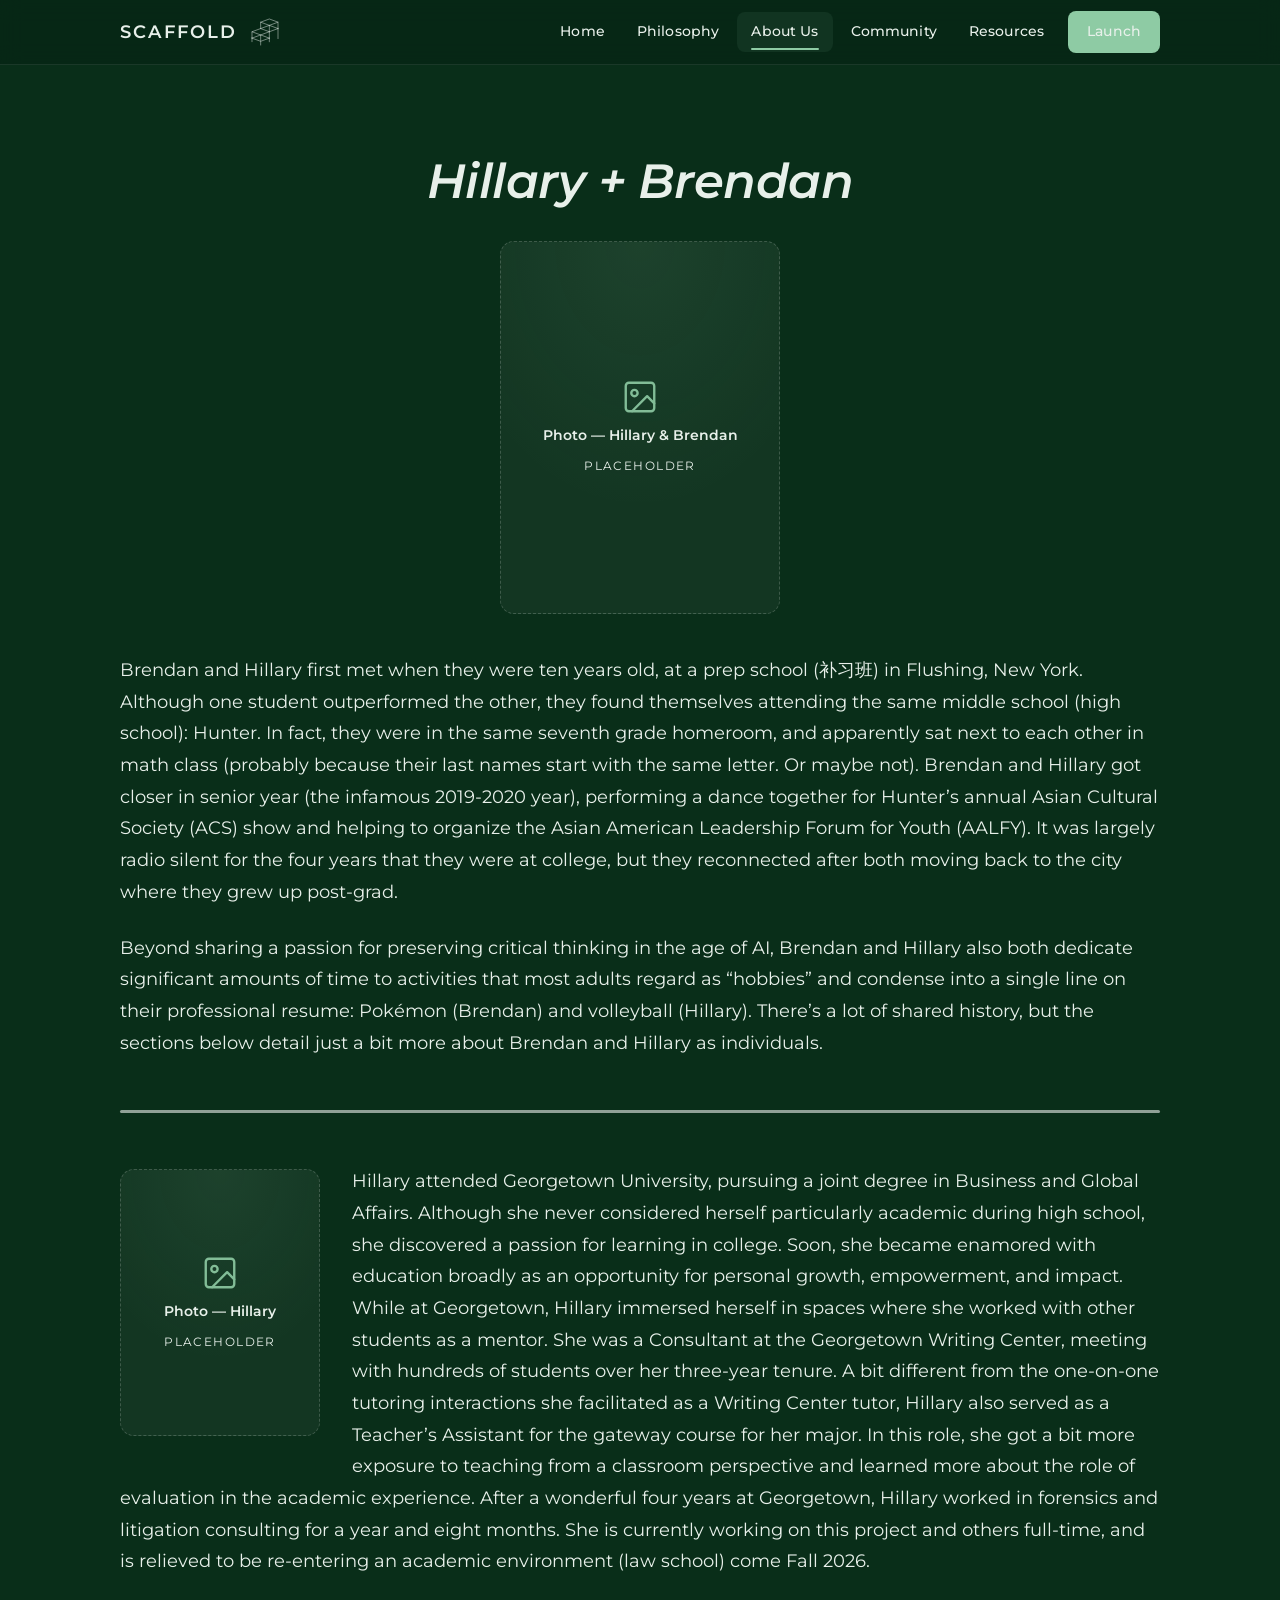
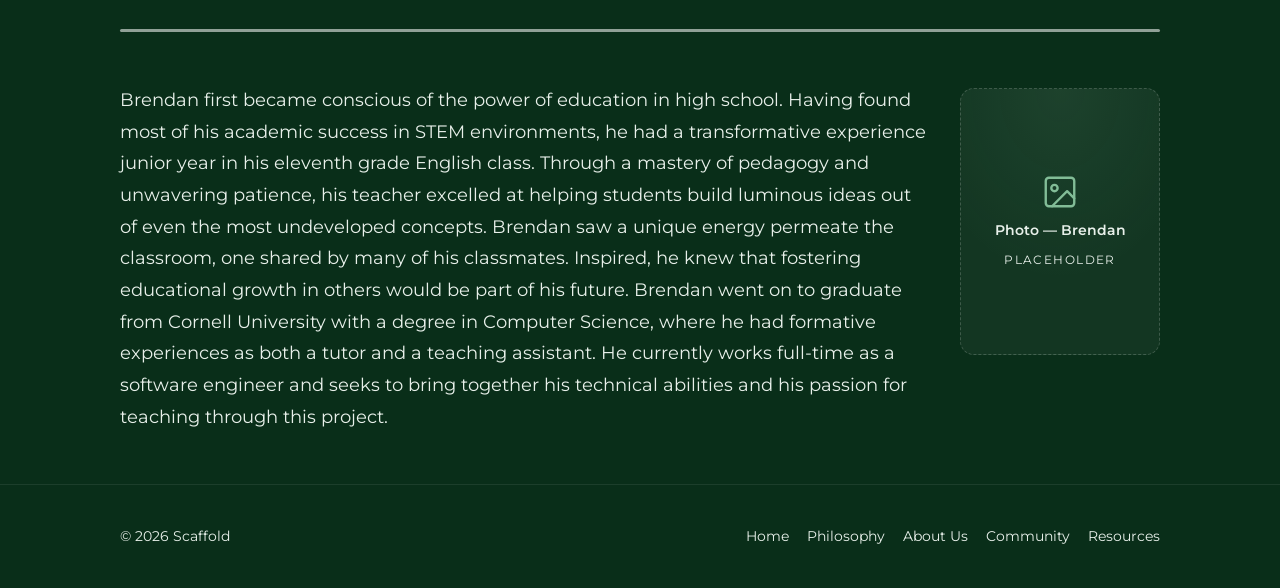
==== about-us.html @ 4111eec8 "Add header Launch CTA on non-home pages Non-home pages have no launch entry point (only the homepage" ====
<!doctype html>
<html lang="en">
<head>
    <meta charset="utf-8" />
    <meta name="viewport" content="width=device-width, initial-scale=1" />
    <title>About Us — Scaffold</title>
    <meta name="description" content="Scaffold is a passion project by Brendan and Hillary — a digital space built to support critical thinking." />
    <link rel="icon" type="image/svg+xml" href="assets/scaffold.svg" />
    <link rel="preconnect" href="https://fonts.googleapis.com" />
    <link rel="preconnect" href="https://fonts.gstatic.com" crossorigin />
    <link href="https://fonts.googleapis.com/css2?family=Montserrat:wght@400;500;600;700&display=swap" rel="stylesheet" />
    <link rel="stylesheet" href="css/styles.css" />
</head>
<body>
    <header class="site-header">
        <div class="container">
            <a class="brand" href="index.html" aria-label="Scaffold home">
                <span class="wordmark">SCAFFOLD</span>
                <img class="brand-mark" src="assets/scaffold-mark.svg" width="34" height="34" alt="" />
            </a>
            <button class="nav-toggle" aria-label="Toggle menu" aria-expanded="false" aria-controls="nav">
                <svg viewBox="0 0 24 24" fill="none" stroke="currentColor" stroke-width="2" stroke-linecap="round"><path d="M3 6h18M3 12h18M3 18h18"/></svg>
            </button>
            <nav class="nav" id="nav">
                <a href="index.html">Home</a>
                <a href="philosophy.html">Philosophy</a>
                <a href="about-us.html" aria-current="page">About Us</a>
                <a href="community.html">Community</a>
                <a href="resources.html">Resources</a>
                <a class="nav-launch btn btn-primary" href="https://scaffold-frontend.onrender.com">Launch</a>
            </nav>
        </div>
    </header>

    <main>
        <!-- ── Intro: Hillary + Brendan ───────────────────────────────────────
             Photo placeholders throughout — swap each .about-photo for an <img>
             when the real photos are ready.

             NOTE ON SIZING: the floated bio photos (.photo-left / .photo-right)
             are kept small on purpose so the paragraph is TALLER than the photo
             and the text wraps around + below it (as in the mockups). If a real
             photo ends up taller than its bio text, it will dictate the section
             height and leave an empty gap between the text and the divider — the
             same issue we hit with the oversized placeholders. If that happens,
             shrink the photo (reduce the .photo-left/.photo-right width) until
             the text is the taller element again. Brendan's real photo is a
             LANDSCAPE ID photo: give that div the `landscape` class instead of
             `portrait` (e.g. class="about-photo landscape photo-right"). -->
        <section class="section-sm about-intro" style="padding-top:clamp(48px,8vw,88px);">
            <div class="container">
                <h1 class="about-title">Hillary + Brendan</h1>

                <div class="about-photo portrait about-photo-centered" role="img" aria-label="Photo of Hillary and Brendan on a video call">
                    <svg class="ph-icon" viewBox="0 0 24 24" fill="none" stroke="currentColor" stroke-width="1.5" stroke-linecap="round" stroke-linejoin="round"><rect x="3" y="3" width="18" height="18" rx="2"/><circle cx="8.5" cy="9.5" r="2"/><path d="m21 16-4.5-4.5L7 21"/></svg>
                    <span class="ph-label">Photo — Hillary &amp; Brendan</span>
                    <span class="ph-note">Placeholder</span>
                </div>

                <div class="about-copy">
                    <p>Brendan and Hillary first met when they were ten years old, at a prep school (补习班) in Flushing, New York. Although one student outperformed the other, they found themselves attending the same middle school (high school): Hunter. In fact, they were in the same seventh grade homeroom, and apparently sat next to each other in math class (probably because their last names start with the same letter. Or maybe not). Brendan and Hillary got closer in senior year (the infamous 2019-2020 year), performing a dance together for Hunter’s annual Asian Cultural Society (ACS) show and helping to organize the Asian American Leadership Forum for Youth (AALFY). It was largely radio silent for the four years that they were at college, but they reconnected after both moving back to the city where they grew up post-grad.</p>
                    <p>Beyond sharing a passion for preserving critical thinking in the age of AI, Brendan and Hillary also both dedicate significant amounts of time to activities that most adults regard as “hobbies” and condense into a single line on their professional resume: Pokémon (Brendan) and volleyball (Hillary). There’s a lot of shared history, but the sections below detail just a bit more about Brendan and Hillary as individuals.</p>
                </div>
            </div>
        </section>

        <!-- ── Hillary ────────────────────────────────────────────────────── -->
        <section class="section about-bio">
            <div class="container">
                <hr class="section-divider" />
                <div class="bio">
                    <div class="about-photo portrait photo-left" role="img" aria-label="Photo of Hillary">
                        <svg class="ph-icon" viewBox="0 0 24 24" fill="none" stroke="currentColor" stroke-width="1.5" stroke-linecap="round" stroke-linejoin="round"><rect x="3" y="3" width="18" height="18" rx="2"/><circle cx="8.5" cy="9.5" r="2"/><path d="m21 16-4.5-4.5L7 21"/></svg>
                        <span class="ph-label">Photo — Hillary</span>
                        <span class="ph-note">Placeholder</span>
                    </div>
                    <p>Hillary attended Georgetown University, pursuing a joint degree in Business and Global Affairs. Although she never considered herself particularly academic during high school, she discovered a passion for learning in college. Soon, she became enamored with education broadly as an opportunity for personal growth, empowerment, and impact. While at Georgetown, Hillary immersed herself in spaces where she worked with other students as a mentor. She was a Consultant at the Georgetown Writing Center, meeting with hundreds of students over her three-year tenure. A bit different from the one-on-one tutoring interactions she facilitated as a Writing Center tutor, Hillary also served as a Teacher’s Assistant for the gateway course for her major. In this role, she got a bit more exposure to teaching from a classroom perspective and learned more about the role of evaluation in the academic experience. After a wonderful four years at Georgetown, Hillary worked in forensics and litigation consulting for a year and eight months. She is currently working on this project and others full-time, and is relieved to be re-entering an academic environment (law school) come Fall 2026.</p>
                </div>
            </div>
        </section>

        <!-- ── Brendan ────────────────────────────────────────────────────── -->
        <section class="section about-bio">
            <div class="container">
                <hr class="section-divider" />
                <div class="bio">
                    <div class="about-photo portrait photo-right" role="img" aria-label="Photo of Brendan">
                        <svg class="ph-icon" viewBox="0 0 24 24" fill="none" stroke="currentColor" stroke-width="1.5" stroke-linecap="round" stroke-linejoin="round"><rect x="3" y="3" width="18" height="18" rx="2"/><circle cx="8.5" cy="9.5" r="2"/><path d="m21 16-4.5-4.5L7 21"/></svg>
                        <span class="ph-label">Photo — Brendan</span>
                        <span class="ph-note">Placeholder</span>
                    </div>
                    <p>Brendan first became conscious of the power of education in high school. Having found most of his academic success in STEM environments, he had a transformative experience junior year in his eleventh grade English class. Through a mastery of pedagogy and unwavering patience, his teacher excelled at helping students build luminous ideas out of even the most undeveloped concepts. Brendan saw a unique energy permeate the classroom, one shared by many of his classmates. Inspired, he knew that fostering educational growth in others would be part of his future. Brendan went on to graduate from Cornell University with a degree in Computer Science, where he had formative experiences as both a tutor and a teaching assistant. He currently works full-time as a software engineer and seeks to bring together his technical abilities and his passion for teaching through this project.</p>
                </div>
            </div>
        </section>
    </main>

    <footer class="site-footer">
        <div class="container">
            <span>© <span id="year">2026</span> Scaffold</span>
            <nav>
                <a href="index.html">Home</a>
                <a href="philosophy.html">Philosophy</a>
                <a href="about-us.html">About Us</a>
                <a href="community.html">Community</a>
                <a href="resources.html">Resources</a>
            </nav>
        </div>
    </footer>

    <script src="js/main.js"></script>
</body>
</html>
---- css/styles.css ----
/* ─────────────────────────────────────────────────────────────────────────
   Scaffold info site — shared styles
   Palette mirrored from the Scaffold app (frontend/src/App.tsx · GN).
   ───────────────────────────────────────────────────────────────────────── */

:root {
    --bg:            #092e19;
    --bg-elevated:   #0c3a20;
    --card:          #133622;
    --card-hi:       #17492c;
    --ink:           #e8f0ea;
    --ink-dim:       #e8f0ea;
    --ink-faint:     #e8f0ea;
    --border:        rgba(255, 255, 255, 0.08);
    --border-hi:     rgba(255, 255, 255, 0.18);
    --accent:        #8ecba4;
    --accent-dim:    rgba(142, 203, 164, 0.3);
    --accent-faint:  rgba(142, 203, 164, 0.08);

    --font: 'Montserrat', system-ui, -apple-system, 'Segoe UI', sans-serif;
    --maxw: 1120px;
    --header-h: 64px;
    --radius: 12px;
    --radius-md: 14px;          /* media / photo placeholders */
    --radius-lg: 20px;          /* feature cards */

    --divider: rgba(255, 255, 255, 0.55);
    --flow-gap: clamp(28px, 4.5vw, 52px);   /* vertical rhythm between stacked blocks */
}

*, *::before, *::after { box-sizing: border-box; }

html { scroll-behavior: smooth; }

body {
    margin: 0;
    background: var(--bg);
    color: var(--ink);
    font-family: var(--font);
    font-size: 16px;
    line-height: 1.65;
    -webkit-font-smoothing: antialiased;
    text-rendering: optimizeLegibility;
}

a { color: inherit; text-decoration: none; }

img, svg { max-width: 100%; }

h1, h2, h3 { line-height: 1.2; letter-spacing: -0.01em; margin: 0 0 0.5em; }
h1 { font-size: clamp(2rem, 5vw, 3.25rem); font-weight: 700; }
h2 { font-size: clamp(1.5rem, 3.2vw, 2.1rem); font-weight: 700; }
h3 { font-size: 1.15rem; font-weight: 600; }
p  { margin: 0 0 1rem; }

.container {
    width: 100%;
    max-width: var(--maxw);
    margin: 0 auto;
    padding: 0 clamp(20px, 5vw, 40px);
}

.accent { color: var(--accent); }
.muted  { color: var(--ink-dim); }

/* ── Header ──────────────────────────────────────────────────────────────── */
.site-header {
    position: sticky;
    top: 0;
    /* Above the demo cursor (z-index 100) so the sticky header covers it when
       a demo scrolls up behind the bar. */
    z-index: 200;
    background: rgba(7, 38, 22, 0.85);
    backdrop-filter: blur(10px);
    -webkit-backdrop-filter: blur(10px);
    border-bottom: 1px solid var(--border);
}

.site-header .container {
    display: flex;
    align-items: center;
    gap: 16px;
    height: var(--header-h);
}

.brand {
    display: inline-flex;
    align-items: center;
    gap: 10px;
    flex-shrink: 0;
}
.brand svg, .brand img { display: block; }
.brand .brand-mark { width: 34px; height: auto; }
.brand .wordmark {
    font-size: 1.15rem;
    font-weight: 600;
    letter-spacing: 0.12em;
    color: var(--ink);
    user-select: none;
}

.nav {
    margin-left: auto;
    display: flex;
    align-items: center;
    gap: 4px;
}
.nav a {
    position: relative;
    padding: 8px 14px;
    border-radius: 8px;
    font-size: 0.9rem;
    font-weight: 500;
    letter-spacing: 0.01em;
    color: var(--ink-dim);
    transition: color 0.15s ease, background 0.15s ease;
    white-space: nowrap;
}
.nav a:hover { color: var(--ink); background: rgba(255, 255, 255, 0.04); }
.nav a[aria-current="page"] {
    color: var(--ink);
    background: var(--accent-faint);
}
.nav a[aria-current="page"]::after {
    content: "";
    position: absolute;
    left: 14px; right: 14px; bottom: 2px;
    height: 2px;
    background: var(--accent);
    border-radius: 2px;
}

/* Mobile menu toggle */
.nav-toggle {
    margin-left: auto;
    display: none;
    width: 40px; height: 40px;
    align-items: center; justify-content: center;
    background: transparent;
    border: 1px solid var(--border);
    border-radius: 8px;
    color: var(--ink);
    cursor: pointer;
}
.nav-toggle svg { width: 20px; height: 20px; }

@media (max-width: 720px) {
    .nav-toggle { display: inline-flex; }
    .nav {
        position: absolute;
        top: var(--header-h);
        left: 0; right: 0;
        flex-direction: column;
        align-items: stretch;
        gap: 2px;
        padding: 10px clamp(20px, 5vw, 40px) 18px;
        background: rgba(9, 46, 25, 0.98);
        backdrop-filter: blur(10px);
        border-bottom: 1px solid var(--border);
        transform: translateY(-8px);
        opacity: 0;
        pointer-events: none;
        transition: opacity 0.18s ease, transform 0.18s ease;
    }
    .nav.open { opacity: 1; transform: none; pointer-events: auto; }
    .nav a { padding: 12px 14px; font-size: 1rem; }
    .nav a[aria-current="page"]::after { display: none; }
    /* Full-width CTA at the bottom of the open menu. */
    .nav-launch.btn { margin: 8px 0 0; padding: 12px 14px; font-size: 1rem; }
}

/* ── Buttons ─────────────────────────────────────────────────────────────── */
.btn {
    display: inline-flex;
    align-items: center;
    justify-content: center;
    gap: 8px;
    padding: 13px 24px;
    border-radius: 10px;
    font-family: var(--font);
    font-size: 0.98rem;
    font-weight: 600;
    cursor: pointer;
    border: 1px solid transparent;
    transition: background 0.15s ease, border-color 0.15s ease, color 0.15s ease, transform 0.05s ease;
}
.btn:active { transform: translateY(1px); }
.btn-primary {
    background: var(--accent);
    color: #07271a;
}
.btn-primary:hover { background: #a6d9b7; }
.btn-ghost {
    background: transparent;
    border-color: var(--border-hi);
    color: var(--ink);
}
.btn-ghost:hover { background: rgba(255, 255, 255, 0.05); border-color: var(--accent-dim); }

/* Compact Launch CTA that lives in the header nav (non-home pages), sized to
   the bar rather than the large hero button. Sits to the right of Resources. */
.nav-launch.btn {
    margin-left: 6px;
    padding: 8px 18px;
    font-size: 0.9rem;
    border-radius: 8px;
}

/* ── Sections ────────────────────────────────────────────────────────────── */
.section { padding: clamp(56px, 9vw, 104px) 0; }
.section-sm { padding: clamp(40px, 6vw, 64px) 0; }
.section + .section { border-top: 1px solid var(--border); }

.eyebrow {
    display: inline-block;
    font-size: 0.78rem;
    font-weight: 600;
    letter-spacing: 0.14em;
    text-transform: uppercase;
    color: var(--accent);
    margin-bottom: 14px;
}

.lead {
    font-size: clamp(1.05rem, 2vw, 1.28rem);
    color: var(--ink-dim);
    max-width: 62ch;
}

/* ── Hero ────────────────────────────────────────────────────────────────── */
.hero {
    padding: clamp(28px, 5vw, 56px) 0 clamp(40px, 7vw, 80px);
    text-align: center;
}
.hero .logo-xl { display: block; margin: 0 auto 24px; width: clamp(140px, 26vw, 210px); height: auto; }
.hero h1 {
    max-width: none;
    margin-left: auto;
    margin-right: auto;
    white-space: nowrap;                     /* keep the headline on one line */
    font-size: clamp(1.1rem, 4.6vw, 3rem);   /* scale with width so it never overflows */
}
.hero .lead { margin: 18px auto 0; text-align: center; }
.hero .cta-row {
    display: flex;
    flex-wrap: wrap;
    gap: 14px;
    justify-content: center;
    margin-top: 36px;
}

/* ── Cards / grids ───────────────────────────────────────────────────────── */
.grid {
    display: grid;
    gap: 22px;
    grid-template-columns: repeat(auto-fit, minmax(260px, 1fr));
}
.card {
    background: var(--card);
    border: 1px solid var(--border);
    border-radius: var(--radius);
    padding: 26px 24px;
    transition: border-color 0.15s ease, transform 0.15s ease, background 0.15s ease;
}
.card:hover { border-color: var(--border-hi); background: var(--card-hi); transform: translateY(-2px); }
.card h3 { margin-bottom: 8px; }
.card p { color: var(--ink-dim); margin: 0; font-size: 0.96rem; }
.card .icon {
    width: 40px; height: 40px;
    display: inline-flex; align-items: center; justify-content: center;
    border-radius: 10px;
    background: var(--accent-faint);
    color: var(--accent);
    margin-bottom: 16px;
}
.card .icon svg { width: 22px; height: 22px; }

/* Numbered steps */
.steps { counter-reset: step; display: grid; gap: 20px; }
.step {
    display: grid;
    grid-template-columns: 44px 1fr;
    gap: 18px;
    align-items: start;
    padding: 22px 24px;
    background: var(--card);
    border: 1px solid var(--border);
    border-radius: var(--radius);
}
.step::before {
    counter-increment: step;
    content: counter(step);
    display: flex; align-items: center; justify-content: center;
    width: 44px; height: 44px;
    border-radius: 50%;
    border: 1px solid var(--accent-dim);
    background: var(--accent-faint);
    color: var(--accent);
    font-weight: 700;
    font-size: 1.05rem;
}
.step h3 { margin-bottom: 4px; }
.step p { margin: 0; color: var(--ink-dim); font-size: 0.96rem; }

/* Resource / link list */
.link-list { display: grid; gap: 14px; }
.link-item {
    display: flex;
    align-items: center;
    justify-content: space-between;
    gap: 16px;
    padding: 18px 22px;
    background: var(--card);
    border: 1px solid var(--border);
    border-radius: var(--radius);
    transition: border-color 0.15s ease, background 0.15s ease;
}
.link-item:hover { border-color: var(--border-hi); background: var(--card-hi); }
.link-item .li-title { font-weight: 600; }
.link-item .li-desc { color: var(--ink-dim); font-size: 0.9rem; margin-top: 2px; }
.link-item .arrow { color: var(--accent); flex-shrink: 0; }

/* Prose column for text-heavy pages */
.prose { max-width: 68ch; }
.prose h2 { margin-top: 2em; }
.prose h2:first-child { margin-top: 0; }
.prose p { color: var(--ink-dim); }
.prose strong { color: var(--ink); font-weight: 600; }
.pull {
    margin: 2em 0;
    padding: 20px 26px;
    border-left: 3px solid var(--accent);
    background: var(--accent-faint);
    border-radius: 0 8px 8px 0;
    font-size: 1.1rem;
    color: var(--ink);
}

/* Callout band */
.band {
    text-align: center;
    background: linear-gradient(180deg, var(--bg-elevated), var(--bg));
}
.band h2 { max-width: 20ch; margin-left: auto; margin-right: auto; }
.band .cta-row { display: flex; gap: 14px; justify-content: center; flex-wrap: wrap; margin-top: 28px; }

/* ── Feature walkthrough ─────────────────────────────────────────────────── */
.features { padding-top: var(--flow-gap); }
.features .container {
    display: grid;
    /* minmax(0, 1fr) caps the track at the container width: without it the
       auto track grows to the widest demo's min-content and overflows narrow
       screens (horizontal scroll). The demos are fluid and self-clip within. */
    grid-template-columns: minmax(0, 1fr);
    gap: clamp(24px, 4vw, 40px);
}
.feature {
    text-align: center;
    padding: clamp(28px, 5vw, 56px) clamp(20px, 4vw, 48px);
    border: 1px solid var(--border-hi);
    border-radius: var(--radius-lg);
    background: linear-gradient(180deg, var(--bg-elevated), var(--bg));
}
.feature h2 { margin-bottom: 14px; font-weight: 600; }
.feature-desc {
    font-size: clamp(1.02rem, 1.7vw, 1.18rem);
    color: var(--ink-dim);
    max-width: 46ch;
    margin: 0 auto clamp(24px, 4vw, 40px);
}

/* ── Placeholders — shared surface for demo boxes and photos ──────────────────
   Swap each .media-placeholder / .about-photo for a <video> or <img> later. */
.media-placeholder,
.about-photo {
    display: flex;
    flex-direction: column;
    align-items: center;
    justify-content: center;
    gap: 8px;
    text-align: center;
    color: var(--ink-dim);
    background:
        radial-gradient(120% 120% at 50% 0%, var(--accent-faint), transparent 60%),
        var(--card);
    border: 1.5px dashed var(--border-hi);
    border-radius: var(--radius-md);
}
.media-placeholder .play,
.about-photo .ph-icon { color: var(--accent); opacity: 0.9; }
.media-label,
.ph-label { font-weight: 600; color: var(--ink); }
.media-note,
.ph-note {
    font-size: 0.75rem;
    letter-spacing: 0.12em;
    text-transform: uppercase;
    color: var(--ink-faint);
}

/* Demo / video placeholder (16:9) */
.media-placeholder {
    max-width: 760px;
    margin: 0 auto;
    padding: 24px;
    aspect-ratio: 16 / 9;
}
.media-placeholder .play { width: clamp(40px, 6vw, 54px); height: clamp(40px, 6vw, 54px); }
.media-label { font-size: 0.98rem; max-width: 34ch; }

/* ── Interactive demos ───────────────────────────────────────────────────────
   Faithful, self-driving mocks of the Scaffold app UI, shown in place of the
   video placeholders. Colours mirror the app's GN palette exactly (App.tsx) so
   the demo reads as the real product. Driven by js/main.js. */
.demo {
    max-width: 720px;
    margin: 0 auto;
    /* Positioning context for the absolutely-positioned demo cursor, so it
       anchors to the demo root rather than a distant ancestor. */
    position: relative;
}

/* 1 · Set your own agenda — a mock of the app's opening screen:
   logo, intro line, and the chatbox that auto-types a thought. */
.demo-screen {
    display: flex;
    flex-direction: column;
    align-items: center;
    gap: clamp(24px, 4vw, 44px);
    padding: clamp(28px, 5vw, 48px) clamp(20px, 4vw, 40px);
    background: var(--bg);                   /* GN.bg — the app canvas */
    border: 1px solid var(--border);
    border-radius: var(--radius-md);
}
.demo-logo { width: clamp(84px, 16vw, 120px); height: auto; }
.demo-intro {
    margin: 0;
    font-size: clamp(1rem, 2.4vw, 1.25rem);
    color: var(--ink);
    text-align: center;
}

.demo-agenda .demo-chatbox {
    display: flex;
    align-items: center;
    gap: 12px;
    width: 100%;
    max-width: 560px;
    background: #3d5c48;                     /* GN.cardBg */
    border: 1px solid rgba(255, 255, 255, 0.08);
    border-radius: 8px;
    padding: 16px 20px;
}
.demo-field {
    position: relative;
    flex: 1;
    min-height: 27px;
    font-size: 17px;
    line-height: 1.55;
    color: var(--ink);
    text-align: left;               /* override .feature's centered text */
    overflow-wrap: anywhere;
}
.demo-placeholder {
    position: absolute;
    inset: 0;
    color: rgba(232, 240, 234, 0.35);       /* GN.inkFaint */
    pointer-events: none;
    transition: opacity 0.15s ease;
}
.demo-agenda.is-typing .demo-placeholder,
.demo-agenda.has-text .demo-placeholder { opacity: 0; }

.demo-caret {
    display: inline-block;
    width: 2px;
    height: 1.25em;
    vertical-align: text-bottom;
    margin-bottom: 1px;
    background: var(--accent);              /* GN.accent — caretColor */
    opacity: 0;
}
/* Solid while typing; blinks when the field is idle. */
.demo-agenda.is-typing .demo-caret { opacity: 1; }
.demo-agenda.is-idle .demo-caret { animation: demoCaretBlink 1.05s step-end infinite; }
@keyframes demoCaretBlink { 0%, 100% { opacity: 1; } 50% { opacity: 0; } }

.demo-send {
    flex-shrink: 0;
    width: 36px; height: 36px;
    border-radius: 8px;
    font-size: 16px;
    font-family: var(--font);
    display: flex; align-items: center; justify-content: center;
    border: 1px solid rgba(255, 255, 255, 0.08);
    background: transparent;
    color: rgba(232, 240, 234, 0.35);
    cursor: not-allowed;
    transition: all 0.15s ease;
}
/* Enabled state — mirrors PromptInput's active send button. */
.demo-agenda.has-text .demo-send {
    border-color: var(--accent-dim);
    background: var(--accent-faint);
    color: var(--ink);
    cursor: pointer;
}
/* Brief pulse when a thought is "sent" before the next one types. */
.demo-agenda.is-sending .demo-send {
    transform: scale(0.9);
    background: var(--accent);
    color: #07271a;
}

@media (prefers-reduced-motion: reduce) {
    .demo-caret { display: none; }
}

/* 3 · Establish your own criteria for success — a mock of a live session:
   the top prompt bar with the wrap-up checkmark in the right gutter, two
   message cards below, and a demo cursor that clicks the checkmark, opens the
   end-session confirmation, then clicks "Yes, end session". */
.demo-conclude { position: relative; }
.demo-app {
    display: flex;
    flex-direction: column;
    gap: clamp(14px, 2.4vw, 22px);
    /* No bottom padding: the trailing connector runs to the window's edge, so
       the thread reads as continuing past the frame (there's more, unshown). */
    padding: clamp(20px, 4vw, 34px) clamp(18px, 3.5vw, 32px) 0;
    background: var(--bg);                    /* GN.bg — the app canvas */
    border: 1px solid var(--border);
    border-radius: var(--radius-md);
    overflow: hidden;                         /* clip the trailing poles at the edge */
    text-align: left;                         /* override .feature's centering */
}
.demo-disclaimer {
    margin: 0;
    font-size: clamp(7.5px, 1.4vw, 10px);
    line-height: 1.35;
    color: rgba(232, 240, 234, 0.35);        /* GN.inkFaint */
    text-align: center;
    white-space: nowrap;                     /* keep it to a single line */
    overflow: hidden;
    text-overflow: ellipsis;
}

/* Prompt bar + checkmark share a row; the checkmark is centred beside it. */
.demo-top { display: flex; align-items: center; gap: 12px; }
.demo-input {
    flex: 1;
    display: flex;
    align-items: center;
    gap: 12px;
    background: #3d5c48;                       /* GN.cardBg */
    border: 1px solid rgba(255, 255, 255, 0.08);
    border-radius: 8px;
    padding: clamp(11px, 1.8vw, 15px) clamp(14px, 2.4vw, 22px);
}
.demo-input-ph {
    flex: 1;
    font-size: clamp(13px, 1.9vw, 15px);
    color: rgba(232, 240, 234, 0.35);        /* GN.inkFaint — placeholder */
}
.demo-arrow {
    flex-shrink: 0;
    width: 32px; height: 32px;
    border-radius: 8px;
    font-size: 15px;
    font-family: var(--font);
    display: flex; align-items: center; justify-content: center;
    border: 1px solid rgba(255, 255, 255, 0.08);
    background: transparent;
    color: rgba(232, 240, 234, 0.35);        /* GN.inkFaint — disabled send */
}

/* Wrap-up checkmark — a 40px outlined circle, faithful to the app button. */
.demo-check-wrap { position: relative; flex-shrink: 0; }
.demo-check {
    width: clamp(36px, 5.4vw, 42px);
    height: clamp(36px, 5.4vw, 42px);
    border-radius: 50%;
    border: 1.8px solid var(--ink);
    background: transparent;
    color: var(--ink);
    display: flex; align-items: center; justify-content: center;
    padding: 0;
    transition: background 0.15s ease, transform 0.12s ease;
}
.demo-check svg { width: 60%; height: 60%; }
.demo-conclude.is-hover-check .demo-check { background: rgba(255, 255, 255, 0.06); }
.demo-conclude.is-press-check .demo-check { transform: scale(0.9); background: rgba(255, 255, 255, 0.12); }

/* End-session confirmation — drops down from the checkmark, aligned to its
   right edge (App.tsx EndSessionConfirm). Hidden until the checkmark is clicked. */
.demo-popover {
    position: absolute;
    top: calc(100% + 8px);
    right: 0;
    width: clamp(210px, 30vw, 250px);
    background: var(--bg);                     /* GN.bg */
    border: 1.5px solid var(--ink);
    border-radius: 14px;
    padding: 16px 18px 14px;
    box-shadow: 0 8px 24px rgba(0, 0, 0, 0.35);
    z-index: 5;
    opacity: 0;
    transform: translateY(-6px) scale(0.97);
    transform-origin: top right;
    pointer-events: none;
    transition: opacity 0.16s ease, transform 0.16s ease;
}
.demo-conclude.is-open .demo-popover { opacity: 1; transform: none; }
.demo-popover h3 {
    margin: 0 0 14px;
    font-size: clamp(12px, 1.9vw, 14px);
    font-weight: 600;
    line-height: 1.4;
    color: var(--ink);
}
.demo-popover-actions {
    display: flex; align-items: center; justify-content: space-between; gap: 12px;
}
.demo-cancel {
    background: transparent; border: none; padding: 0;
    font-family: var(--font); font-size: clamp(11px, 1.6vw, 12px);
    color: rgba(232, 240, 234, 0.6);          /* GN.inkDim */
    text-decoration: underline;
}
.demo-end {
    flex-shrink: 0;
    background: transparent; border: 1px solid var(--ink);
    color: var(--ink);
    font-family: var(--font); font-size: clamp(11px, 1.6vw, 12px);
    padding: 6px 11px; border-radius: 6px; white-space: nowrap;
    transition: background 0.15s ease, transform 0.12s ease;
}
.demo-conclude.is-hover-end .demo-end { background: rgba(255, 255, 255, 0.06); }
.demo-conclude.is-press-end .demo-end { transform: scale(0.94); background: rgba(255, 255, 255, 0.14); }

/* Message thread — cards with a crosshair in the right gutter and vertical
   connector poles between them (App.tsx MessageCard / connectors). */
.demo-thread { display: flex; flex-direction: column; }
.demo-row { display: flex; align-items: center; gap: 12px; }
.demo-card {
    flex: 1;
    border-radius: 8px;
    padding: clamp(12px, 2vw, 16px) clamp(14px, 2.4vw, 22px);
    border: 1px solid rgba(255, 255, 255, 0.08);
}
.demo-card.assistant { background: #133622; }  /* GN.cardBgAssistant */
.demo-card.user      { background: #3d5c48; }  /* GN.cardBg */
.demo-card p {
    margin: 0;
    font-size: clamp(12px, 1.9vw, 14.5px);
    line-height: 1.5;
    color: var(--ink);
}
.demo-target {
    flex-shrink: 0;
    width: clamp(36px, 5.4vw, 42px);
    display: flex; align-items: center; justify-content: center;
    color: var(--ink);
    opacity: 0.28;
}
.demo-target svg { width: 20px; height: 20px; }
/* Connector poles, echoing the 22% / 78% verticals between cards. The
   right margin matches the card gutter (gap + crosshair) so the poles align
   under the card column, not the full row. */
.demo-connector {
    position: relative;
    height: clamp(20px, 3.4vw, 30px);
    margin-right: calc(clamp(36px, 5.4vw, 42px) + 12px);
}
.demo-connector span {
    position: absolute; top: 0; bottom: 0; width: 4px; border-radius: 2px;
    background: rgba(200, 210, 200, 0.45);    /* GN.connector */
}
.demo-connector span:first-child { left: 22%; }
.demo-connector span:last-child  { left: 78%; }

/* When the session ends, the thread softens back and the checkmark fills in. */
.demo-conclude.is-ended .demo-thread,
.demo-conclude.is-ended .demo-top { opacity: 0.5; transition: opacity 0.4s ease; }
.demo-conclude.is-ended .demo-check {
    background: var(--accent);
    border-color: var(--accent);
    color: #07271a;
}

/* Demo cursor — hidden until the sequence runs; glides between targets. */
.demo-cursor {
    position: absolute;
    top: 0; left: 0;
    width: 22px; height: 22px;
    opacity: 0;
    pointer-events: none;
    filter: drop-shadow(0 2px 3px rgba(0, 0, 0, 0.4));
    transform: translate(var(--cx, 0), var(--cy, 0));
    transition: transform 0.7s cubic-bezier(0.5, 0, 0.2, 1), opacity 0.3s ease;
    /* Above every demo overlay (export menu z-30, end-session popover) so the
       cursor stays visible when it moves onto them. */
    z-index: 100;
}
.demo.is-running .demo-cursor { opacity: 1; }

/* 4 · Reflect on your progress — the frozen "interaction completed" card
   (App.tsx KeyTakeawaysCard). The cursor clicks "+ Add takeaway", a field
   drops in, and a takeaway auto-types into it. The interaction continues
   below, connectors running off the bottom edge. */
/* Panels and connectors butt directly together (no inter-child gap), so the
   poles run flush out of one panel and into the next — as in the app. */
.demo-reflect .demo-app { gap: 0; }
/* No crosshair gutter here — the message card spans the full width like the
   takeaways panel, so the connectors span full width too. */
.demo-reflect .demo-connector { margin-right: 0; }
.demo-takeaways {
    display: flex;
    flex-direction: column;
    gap: clamp(12px, 2vw, 16px);
    background: #3d5c48;                       /* GN.cardBg */
    border: 1.8px solid var(--ink);
    border-radius: 10px;
    padding: clamp(16px, 2.6vw, 22px) clamp(18px, 3vw, 26px);
    color: var(--ink);
}
.demo-tk-header {
    text-align: center;
    font-size: clamp(12.5px, 2vw, 15px);
    font-style: italic;
    color: var(--ink);
}

/* The takeaway field only exists once "+ Add takeaway" is clicked. */
.demo-tk-list { display: none; }
.demo-reflect.is-adding .demo-tk-list { display: block; }
@keyframes tkIn { from { opacity: 0; transform: translateY(-6px); } to { opacity: 1; transform: none; } }
.demo-reflect.is-adding .demo-tk-row { animation: tkIn 0.28s cubic-bezier(0.16, 1, 0.3, 1) both; }
.demo-tk-row { display: flex; align-items: center; gap: 12px; }
.demo-tk-field {
    position: relative;
    flex: 1;
    min-height: 1.5em;
    border: 1px solid rgba(255, 255, 255, 0.18);  /* GN.borderLatest */
    border-radius: 10px;
    padding: clamp(9px, 1.6vw, 12px) clamp(12px, 2vw, 16px);
    font-size: clamp(12.5px, 1.9vw, 15px);
    line-height: 1.5;
    color: var(--ink);
    text-align: left;                             /* override .feature centering */
    overflow-wrap: anywhere;
}
.demo-tk-ph {
    position: absolute;
    inset: clamp(9px, 1.6vw, 12px) clamp(12px, 2vw, 16px);
    font-style: italic;
    color: rgba(232, 240, 234, 0.35);            /* GN.inkFaint */
    pointer-events: none;
    transition: opacity 0.15s ease;
}
.demo-reflect.tk-has-text .demo-tk-ph { opacity: 0; }
.demo-tk-caret {
    display: inline-block;
    width: 2px; height: 1.15em;
    vertical-align: text-bottom; margin-bottom: 1px;
    background: var(--accent);                    /* GN.accent — caretColor */
    opacity: 0;
}
.demo-reflect.tk-typing .demo-tk-caret { opacity: 1; }
.demo-reflect.tk-idle .demo-tk-caret { animation: demoCaretBlink 1.05s step-end infinite; }
.demo-tk-remove {
    flex-shrink: 0;
    width: 26px; height: 26px;
    border: none; background: transparent;
    color: var(--ink);
    display: flex; align-items: center; justify-content: center;
    padding: 0;
}
.demo-tk-remove svg { width: 16px; height: 16px; }

/* Action row — "+ Add takeaway" (underlined) and "Continue interaction". */
.demo-tk-actions {
    display: flex; align-items: center; justify-content: space-between; gap: 12px;
}
.demo-tk-add {
    background: transparent; border: none; padding: 0;
    font-family: var(--font); font-size: clamp(12px, 1.8vw, 14px);
    color: var(--ink); text-decoration: underline;
    transition: opacity 0.12s ease;
}
.demo-reflect.is-press-add .demo-tk-add { opacity: 0.5; }
.demo-tk-continue {
    flex-shrink: 0;
    background: transparent;
    border: 1px solid rgba(255, 255, 255, 0.18);   /* GN.borderLatest */
    color: var(--ink);
    font-family: var(--font); font-size: clamp(12px, 1.8vw, 14px);
    padding: 7px 16px; border-radius: 6px; white-space: nowrap;
}

/* 5 · Save and export for future reference — a wider mock of the whole app
   window (header + canvas + format sidebar). The cursor clicks "Export chat",
   the file-type menu opens, then it clicks "Text file". Mirrors App.tsx's
   header actions, export menu, and FormatSidebar. */
.demo-export {
    max-width: 100%;
    /* Shared layout metrics — the sidebar width and the canvas gutters. Kept in
       one place so the header title can be centred over the takeaways panel. */
    --fmt-w: clamp(44px, 5vw, 60px);
    --canvas-pl: clamp(16px, 3vw, 40px);
    --canvas-pr: clamp(56px, 6.5vw, 74px);
}
.demo-window {
    background: var(--bg);                     /* GN.bg */
    border: 1px solid var(--border);
    border-radius: var(--radius-md);
    overflow: hidden;
}

/* Header — logo (left) and actions (right); the title is absolutely centred
   over the takeaways panel below (not the whole bar). */
.demo-header {
    position: relative;
    display: flex; align-items: center; justify-content: space-between;
    gap: clamp(12px, 1.8vw, 20px);
    min-height: 48px;
    padding: 7px clamp(12px, 2vw, 24px);
    border-bottom: 1px solid var(--border);
    background: rgba(7, 38, 22, 0.97);
}
.demo-hd-left { display: flex; align-items: center; gap: 10px; min-width: 0; }
.demo-hd-logo {
    font-size: clamp(13px, 1.9vw, 21px);
    font-weight: 600; letter-spacing: 0.12em; color: var(--ink);
    white-space: nowrap;
}
.demo-hd-mark { width: clamp(22px, 3vw, 34px); height: auto; flex-shrink: 0; }
.demo-hd-title {
    /* In-flow between the logo and actions so it can never overlap them; it
       shrinks and ellipsizes when the header is tight rather than sitting on
       top of its neighbours (which it did while absolutely positioned). */
    flex: 0 1 auto;
    min-width: 0;
    text-align: center;
    border: 1px solid var(--border);
    border-radius: 6px;
    padding: 5px 12px;
    color: var(--ink);
    font-size: clamp(11px, 1.5vw, 14px); letter-spacing: 0.02em;
    white-space: nowrap; overflow: hidden; text-overflow: ellipsis;
}
.demo-hd-actions {
    display: flex; align-items: center; gap: clamp(4px, 0.7vw, 8px);
    min-width: 0;
}
.demo-hd-btn {
    height: 22px; padding: 0 8px; border-radius: 3px;
    border: 1px solid var(--border); background: transparent;
    color: rgba(232, 240, 234, 0.6);          /* GN.inkDim */
    font-family: var(--font);
    font-size: clamp(8px, 1vw, 10px); letter-spacing: 0.08em;
    white-space: nowrap; flex-shrink: 0;
    display: inline-flex; align-items: center; justify-content: center;
    line-height: 1;
}
.demo-hd-q {
    width: 22px; padding: 0; border-radius: 50%;
    font-size: 11px; font-weight: 600;
}

/* Export-chat button + dropdown menu. The wrap is a flex box so its button
   aligns with the sibling header buttons (not offset by inline baseline). */
.demo-export-wrap { position: relative; flex-shrink: 0; display: flex; align-items: center; }
.demo-export.is-press-export .demo-export-btn,
.demo-export.is-menu-open .demo-export-btn { color: var(--ink); background: rgba(255, 255, 255, 0.04); }
.demo-export-menu {
    position: absolute;
    top: calc(100% + 6px);
    right: 0;
    z-index: 30;
    background: var(--bg);
    border: 1px solid var(--border);
    border-radius: 6px;
    padding: 4px;
    display: flex; flex-direction: column;
    min-width: 120px;
    box-shadow: 0 6px 20px rgba(0, 0, 0, 0.3);
    opacity: 0;
    transform: translateY(-6px) scale(0.98);
    transform-origin: top right;
    pointer-events: none;
    transition: opacity 0.16s ease, transform 0.16s ease;
}
.demo-export.is-menu-open .demo-export-menu { opacity: 1; transform: none; }
.demo-ex-item {
    background: transparent; border: none;
    color: var(--ink); font-family: var(--font);
    font-size: clamp(9.5px, 1.2vw, 11px); letter-spacing: 0.06em;
    padding: 8px 10px; border-radius: 4px; text-align: left; white-space: nowrap;
}
.demo-export.is-hover-text .demo-ex-text { background: rgba(255, 255, 255, 0.06); }
.demo-export.is-press-text .demo-ex-text { background: rgba(255, 255, 255, 0.12); }

/* Body — canvas (left) + format sidebar (right). */
.demo-body { display: flex; flex-direction: row; align-items: stretch; }
.demo-export .demo-canvas {
    flex: 1; min-width: 0;
    /* Wide right gutter: both panels stop at the content box (so their right
       edges align), and the message card's crosshair floats in the gutter —
       adding space between the panels and the format buttons. */
    padding: clamp(16px, 2.5vw, 28px) var(--canvas-pr) 0 var(--canvas-pl);
    display: flex; flex-direction: column; gap: 0;
    overflow: hidden;                          /* clip the trailing connectors */
    text-align: left;                          /* override .feature's centering */
}
.demo-export .demo-tk-list { display: block; }
/* Both panels span the full content width, so connectors span it too. */
.demo-export .demo-connector { margin-right: 0; }
/* The trailing connector grows to fill any leftover canvas height (e.g. when
   the format sidebar is taller), so its poles always run to the window's
   bottom edge and are clipped there — the thread reads as continuing. */
.demo-export .demo-canvas > .demo-connector:last-child { flex: 1 1 auto; }
/* The crosshair floats in the right gutter instead of taking a flex column,
   so the message card stays full width and aligns with the takeaways panel. */
.demo-export .demo-row { position: relative; }
.demo-export .demo-target {
    position: absolute;
    top: 50%;
    left: calc(100% + 16px);
    transform: translateY(-50%);
}

/* Format sidebar — 60px rail of formatting tools. */
.demo-format {
    width: var(--fmt-w);
    flex-shrink: 0;
    display: flex; flex-direction: column; align-items: stretch; gap: 8px;
    padding: 16px 8px;
    border-left: 1px solid var(--border);
}
.demo-fmt-btn {
    position: relative;
    background: transparent; border: none;
    color: var(--ink);
    font-family: var(--font);
    font-size: clamp(15px, 2vw, 22px);
    height: clamp(32px, 4vw, 44px);
    padding: 0; line-height: 1;
    opacity: 0.85;
    display: flex; align-items: center; justify-content: center;
    border-radius: 6px;
}
.demo-fmt-undo { opacity: 0.3; }               /* nothing to undo → dimmed */
.demo-fmt-btn svg { width: clamp(16px, 2.2vw, 22px); height: clamp(16px, 2.2vw, 22px); }
.demo-fmt-divider { height: 1px; background: var(--border); margin: 4px 6px; }
.demo-fmt-badge {
    position: absolute; right: 8px; bottom: 6px;
    width: 12px; height: 12px; border-radius: 50%;
    background: var(--bg); color: var(--ink);
    font-size: 11px; line-height: 11px; font-weight: 700;
    display: flex; align-items: center; justify-content: center;
}

/* 2 · Remember kernels of insight — a mock session with the format sidebar.
   The cursor drags to select a sentence, then clicks Bold (B) and the sentence
   turns bold. Reuses the window / canvas / format-sidebar pieces. */
.demo-highlight {
    max-width: 100%;                           /* full width like the export demo */
    --fmt-w: clamp(44px, 5vw, 60px);
    --canvas-pl: clamp(16px, 3vw, 40px);
    /* Smaller right gutter than the export demo — the crosshair/checkmark float
       here and the format bar sits close — but with a touch of breathing room so
       the checkmark doesn't crowd the formatting bar. */
    --canvas-pr: clamp(62px, 6.4vw, 76px);
}
.demo-highlight .demo-canvas {
    flex: 1; min-width: 0;
    padding: clamp(16px, 2.5vw, 26px) var(--canvas-pr) 0 var(--canvas-pl);
    display: flex; flex-direction: column; gap: 0;
    overflow: hidden;                          /* clip the trailing connectors */
    text-align: left;                          /* override .feature's centering */
}
/* Disclaimer and input row get breathing room; cards/connectors stay flush. */
.demo-highlight .demo-disclaimer { margin-bottom: clamp(14px, 2.2vw, 22px); }
.demo-highlight .demo-input-row  { margin-bottom: clamp(20px, 3vw, 32px); }
/* Panels span the full content width; crosshair + checkmark float in the gutter. */
.demo-highlight .demo-connector { margin-right: 0; }
.demo-highlight .demo-canvas > .demo-connector:last-child { flex: 1 1 auto; }
.demo-highlight .demo-row { position: relative; }
.demo-highlight .demo-target,
.demo-highlight .demo-check {
    position: absolute;
    top: 50%;
    left: calc(100% + 16px);
    transform: translateY(-50%);
}

/* The sentence being selected + bolded. Selection tint and bold treatment
   (weight 800, white) match App.tsx. */
.demo-boldable { border-radius: 2px; transition: background 0.15s ease; }
.demo-highlight.is-selecting .demo-boldable { background: rgba(142, 203, 164, 0.25); }
.demo-highlight.is-bold .demo-boldable { font-weight: 800; color: #ffffff; }
/* Bold tool press feedback. */
.demo-highlight.is-press-bold .demo-fmt-bold { opacity: 1; background: rgba(255, 255, 255, 0.14); }

@media (prefers-reduced-motion: reduce) {
    .demo-cursor { display: none; }
    .demo-caret, .demo-tk-caret { display: none; }
    /* Show the end-session confirmation statically — the key UI, no motion. */
    .demo-conclude .demo-popover { opacity: 1; transform: none; }
    .demo-conclude .demo-check { background: rgba(255, 255, 255, 0.06); }
    /* Show the export menu statically — the key UI, no motion. */
    .demo-export .demo-export-menu { opacity: 1; transform: none; }
    /* Show the sentence already bolded — the outcome, no motion. */
    .demo-highlight.is-bold .demo-boldable,
    .demo-highlight .demo-boldable { font-weight: 800; color: #ffffff; }
}

/* Photo placeholder */
.about-photo { padding: 20px; }
.about-photo.portrait  { aspect-ratio: 3 / 4; }
.about-photo.landscape { aspect-ratio: 4 / 3; }
.about-photo .ph-icon { width: 38px; height: 38px; }
.ph-label { font-size: 0.9rem; }

/* ── About Us ────────────────────────────────────────────────────────────── */
.about-title {
    text-align: center;
    font-style: italic;
    font-weight: 600;
    font-size: clamp(1.9rem, 5vw, 3rem);
    margin: 0;
}
/* Body copy on the Philosophy / About Us / Community pages — a touch larger
   and more open than the base paragraph so the long-form text reads easily. */
.about-copy p, .bio p { font-size: 1.1rem; line-height: 1.8; }
.about-copy p { margin-bottom: 1.4em; }
.about-copy p:last-child { margin-bottom: 0; }
.about-photo-centered { width: clamp(200px, 40%, 280px); margin: 30px auto 40px; }

/* Bio: text wraps around a floated photo, matching the mockups.
   All vertical spacing between blocks flows from --flow-gap on the divider,
   so the section paddings that would otherwise stack are zeroed out. */
.about-intro { padding-bottom: 0; }
/* Equal space around each divider, collapse-proof: the space ABOVE the line is
   the section's top padding, the space BELOW is the divider's bottom margin. */
.about-bio { padding: var(--flow-gap) 0 0; }
.about-bio:last-of-type { padding-bottom: var(--flow-gap); }
.about-bio + .about-bio { border-top: none; }   /* drop the full-width section rule */
.section-divider {
    border: 0;
    height: 3px;
    border-radius: 3px;
    background: var(--divider);
    margin: 0 0 var(--flow-gap);
}
.bio::after { content: ""; display: block; clear: both; }
.bio p { margin: 0; }
.photo-left {
    float: left;
    width: clamp(140px, 20%, 200px);
    margin: 4px 32px 18px 0;
}
.photo-right {
    float: right;
    width: clamp(140px, 20%, 200px);
    margin: 4px 0 18px 32px;
}
@media (max-width: 640px) {
    .photo-left, .photo-right {
        float: none;
        width: min(280px, 72%);
        margin: 0 auto 24px;
    }
}

/* ── FAQ accordion ───────────────────────────────────────────────────────── */
.faq-title { margin-bottom: clamp(24px, 4vw, 40px); }
.faq { display: grid; }
.faq-item { border-bottom: 1px solid var(--border-hi); }
.faq-item summary {
    display: flex;
    align-items: center;
    justify-content: space-between;
    gap: 20px;
    padding: 22px 4px;
    cursor: pointer;
    list-style: none;
    font-weight: 700;
    font-style: italic;
    font-size: clamp(1.05rem, 2vw, 1.3rem);
    color: var(--ink);
    transition: color 0.15s ease;
}
.faq-item summary::-webkit-details-marker { display: none; }
.faq-item summary:hover { color: var(--accent); }
.faq-chevron {
    flex-shrink: 0;
    width: 12px; height: 12px;
    border-right: 2px solid currentColor;
    border-bottom: 2px solid currentColor;
    transform: rotate(45deg);
    transition: transform 0.2s ease;
    margin-right: 6px;
}
.faq-item[open] .faq-chevron { transform: rotate(-135deg); }
.faq-answer {
    padding: 0 4px 24px;
}
.faq-answer p { margin: 0; color: var(--ink-dim); }
.faq-answer .faq-todo { color: var(--ink-faint); font-style: italic; }

/* ── Scroll-reveal / entrance animations ─────────────────────────────────────
   Elements marked [data-reveal] start hidden and fade/slide in when they enter
   the viewport (JS adds .is-visible). Hero elements are in view on load, so they
   animate in on load; everything below reveals on scroll. Stagger via the
   optional --reveal-delay custom property. Fully disabled for reduced-motion. */
@media (prefers-reduced-motion: no-preference) {
    [data-reveal] {
        opacity: 0;
        transform: translateY(20px);
        transition: opacity 0.9s cubic-bezier(0.22, 1, 0.36, 1),
                    transform 0.9s cubic-bezier(0.22, 1, 0.36, 1);
        transition-delay: var(--reveal-delay, 0ms);
    }
    [data-reveal].is-visible {
        opacity: 1;
        transform: none;
    }

    /* Hero text fades in exactly like the app's "It takes just one thought to
       start." line: a subtle 6px slide from the left over 0.5s, appearing after
       the logo has assembled (delays set inline). Mirrors the app's logoFadeIn. */
    .hero-fade { animation: heroFadeIn 0.5s ease both; }

    /* Hero logo "builds" floor-by-floor on load, matching the app's ScaffoldLogo
       (each group drops in from above; per-group delays are set inline). */
    .logo-build g { animation: logoBuild 0.38s ease both; }
}

/* Mirrors the app's logoFloorIn keyframes. */
@keyframes logoBuild {
    from { opacity: 0; transform: translateY(-10px); }
    to   { opacity: 1; transform: translateY(0); }
}

/* Mirrors the app's logoFadeIn keyframes (fade + slight slide from the left). */
@keyframes heroFadeIn {
    from { opacity: 0; transform: translateX(-6px); }
    to   { opacity: 1; transform: translateX(0); }
}

/* ── Footer ──────────────────────────────────────────────────────────────── */
.site-footer {
    border-top: 1px solid var(--border);
    padding: 40px 0;
    color: var(--ink-faint);
    font-size: 0.88rem;
}
.site-footer .container {
    display: flex;
    flex-wrap: wrap;
    align-items: center;
    justify-content: space-between;
    gap: 16px;
}
.site-footer nav { display: flex; gap: 18px; flex-wrap: wrap; }
.site-footer a { color: var(--ink-dim); }
.site-footer a:hover { color: var(--ink); }

/* Small helpers */
.center { text-align: center; }
.mt-0 { margin-top: 0; }
.section-head { max-width: 60ch; margin-bottom: 40px; }
.section-head.center { margin-left: auto; margin-right: auto; }
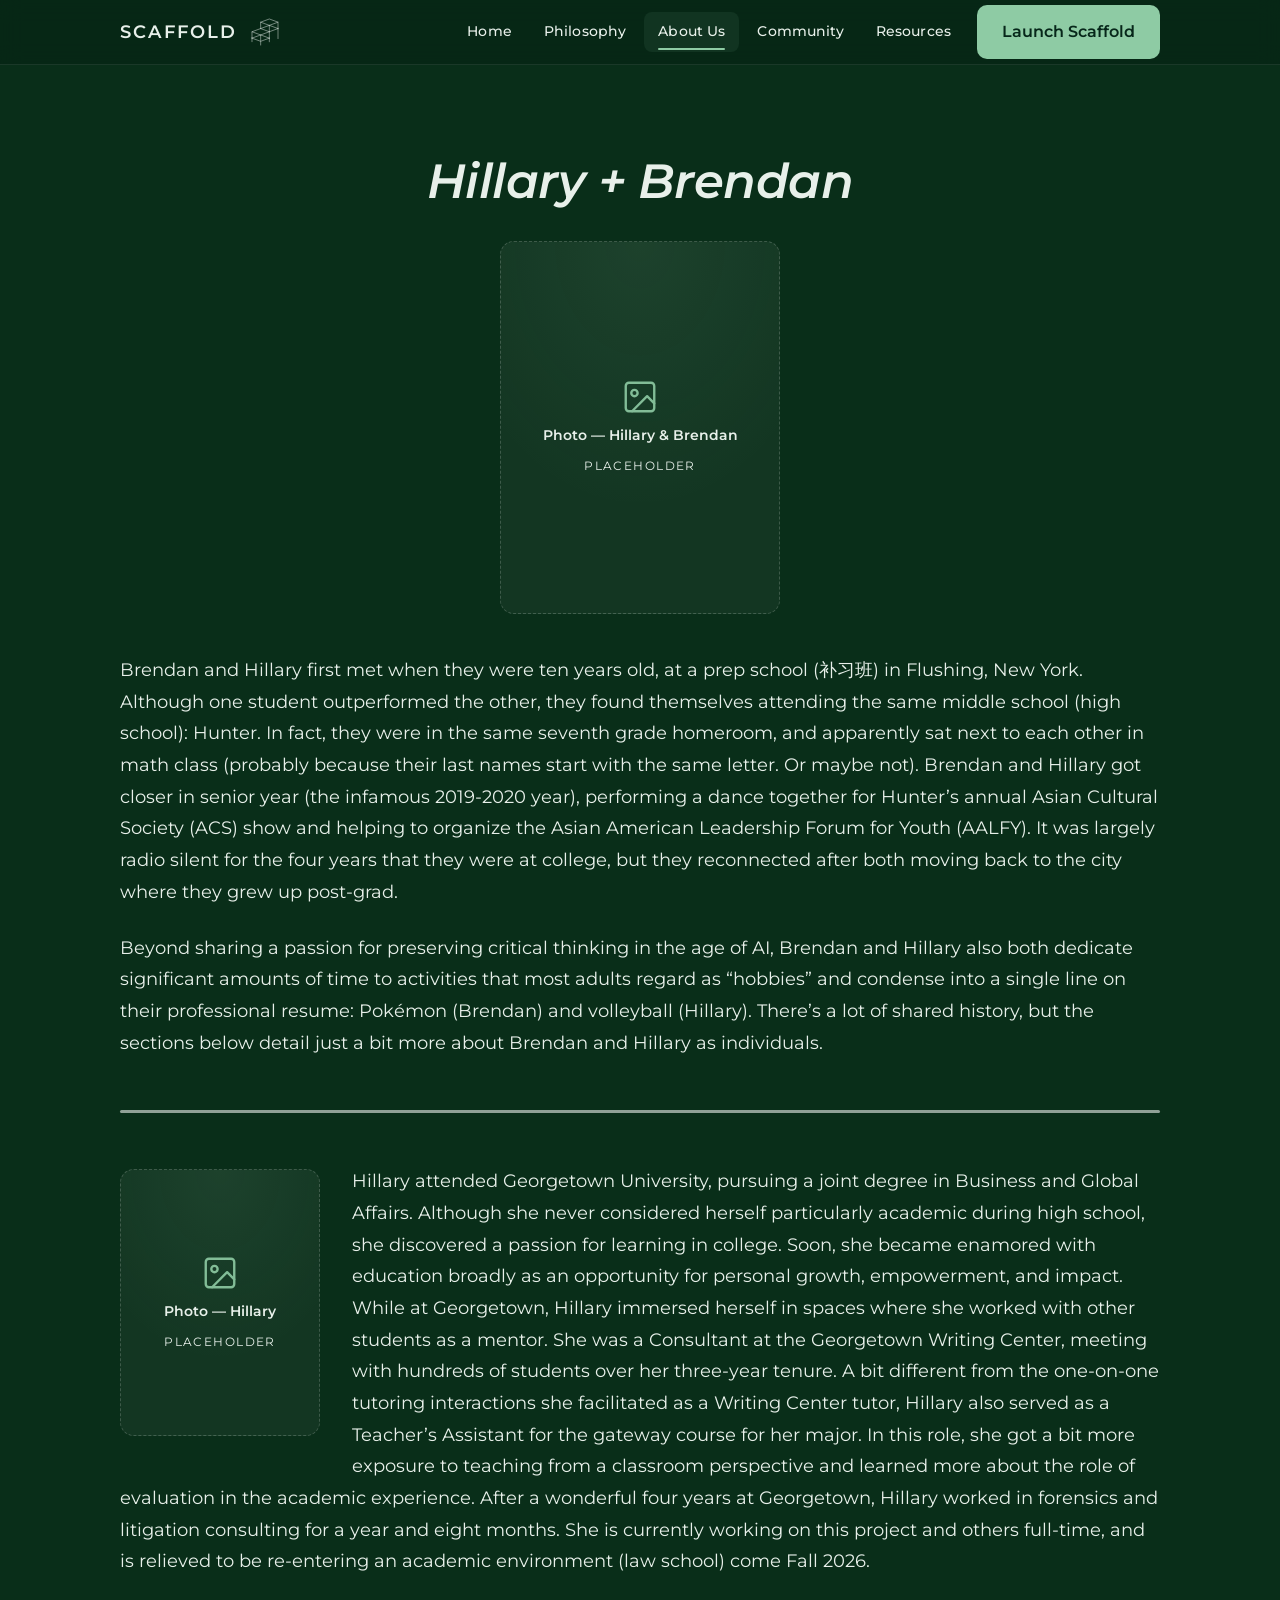
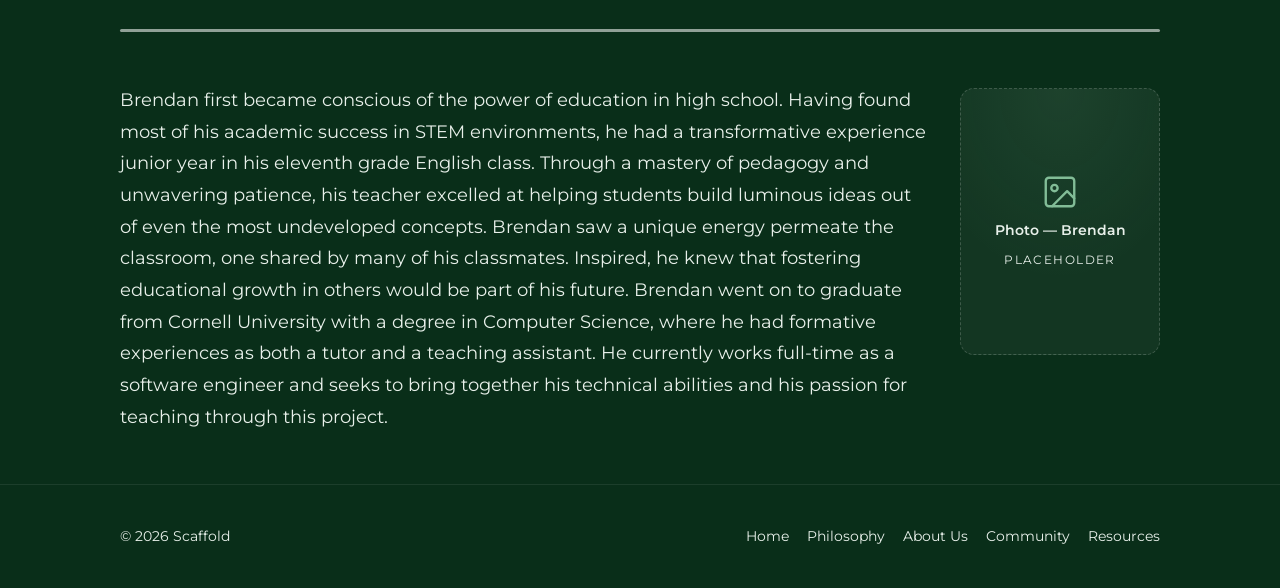
==== commit 2ea4b984: "Fix header Launch button styling and text The .nav a rules outrank .btn-primary, so the header Launc" ====
--- a/about-us.html
+++ b/about-us.html
@@ -27,7 +27,7 @@
                 <a href="about-us.html" aria-current="page">About Us</a>
                 <a href="community.html">Community</a>
                 <a href="resources.html">Resources</a>
-                <a class="nav-launch btn btn-primary" href="https://scaffold-frontend.onrender.com">Launch</a>
+                <a class="nav-launch btn btn-primary" href="https://scaffold-frontend.onrender.com">Launch Scaffold</a>
             </nav>
         </div>
     </header>
--- a/css/styles.css
+++ b/css/styles.css
@@ -128,6 +128,20 @@
     height: 2px;
     background: var(--accent);
     border-radius: 2px;
+}
+
+/* Intermediate widths: above the mobile breakpoint the full horizontal nav
+   plus the Launch button would otherwise overflow and force horizontal
+   scroll, so tighten the links and button until they fit. */
+@media (min-width: 721px) and (max-width: 955px) {
+    .site-header .container { gap: 6px; }
+    .brand .wordmark { font-size: 1rem; letter-spacing: 0.04em; }
+    .nav { gap: 0; }
+    .nav a { padding: 6px 7px; font-size: 0.76rem; }
+    /* .site-header prefix so this wins over the later .nav-launch.btn base rule. */
+    .site-header .nav-launch.btn {
+        margin-left: 4px; padding: 9px 13px; font-size: 0.8rem; border-radius: 8px;
+    }
 }
 
 /* Mobile menu toggle */
@@ -197,14 +211,21 @@
 }
 .btn-ghost:hover { background: rgba(255, 255, 255, 0.05); border-color: var(--accent-dim); }
 
-/* Compact Launch CTA that lives in the header nav (non-home pages), sized to
-   the bar rather than the large hero button. Sits to the right of Resources. */
+/* Launch CTA in the header nav (non-home pages), styled like the hero's
+   "Launch Scaffold" button. The .nav a rules are more specific than
+   .btn/.btn-primary, so restate the button look here (dark-green text on the
+   accent fill) with enough specificity to win. Sits right of Resources. */
 .nav-launch.btn {
-    margin-left: 6px;
-    padding: 8px 18px;
-    font-size: 0.9rem;
-    border-radius: 8px;
-}
+    margin-left: 8px;
+    padding: 13px 24px;
+    border-radius: 10px;
+    font-size: 0.98rem;
+    font-weight: 600;
+    letter-spacing: normal;
+    color: #07271a;                 /* dark green, matching the hero button */
+    background: var(--accent);
+}
+.nav-launch.btn:hover { background: #a6d9b7; color: #07271a; }
 
 /* ── Sections ────────────────────────────────────────────────────────────── */
 .section { padding: clamp(56px, 9vw, 104px) 0; }
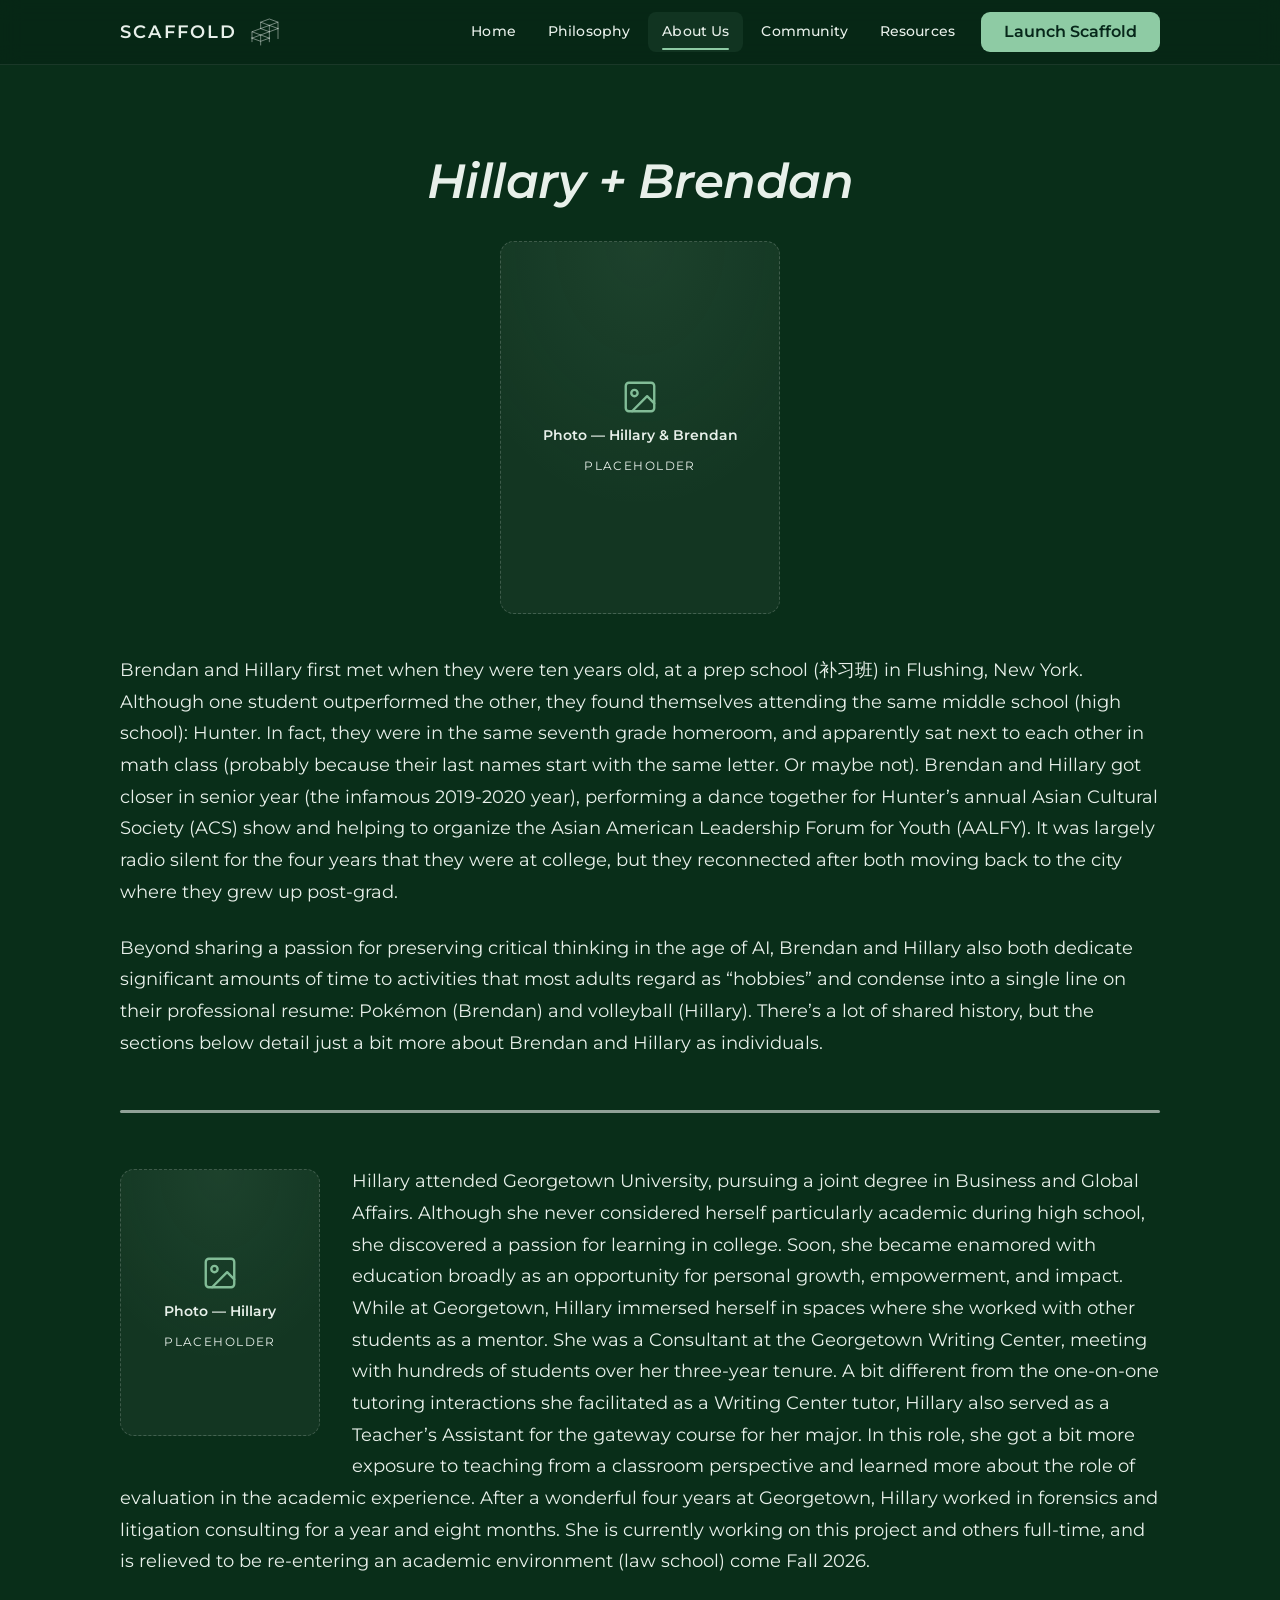
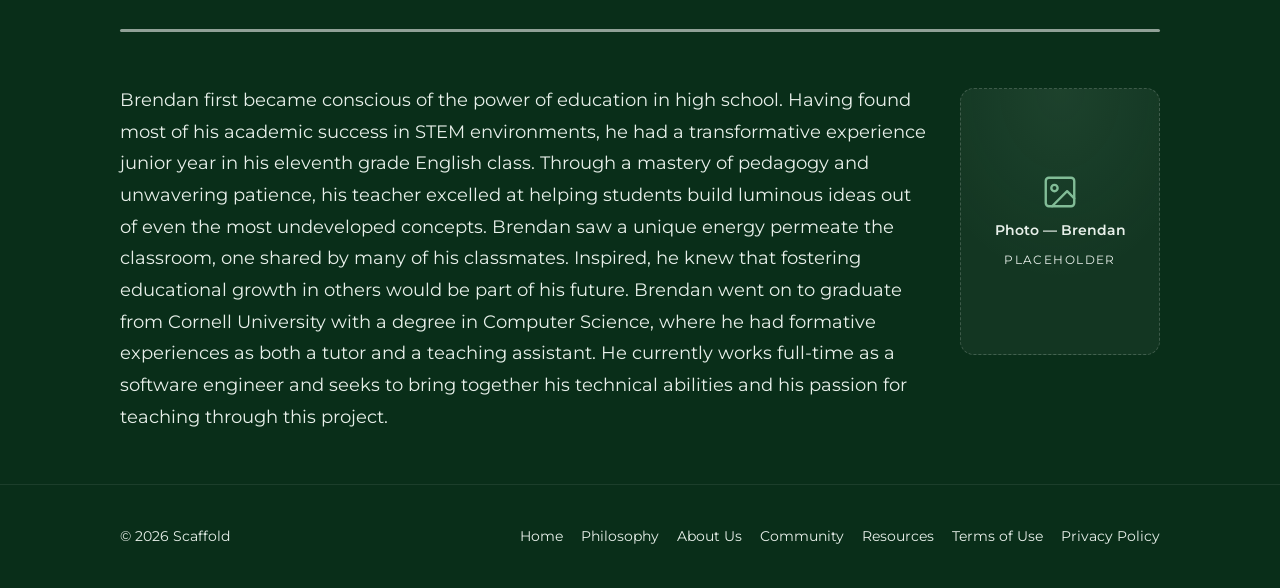
==== commit a5913125: "Add Terms of Use and Privacy Policy pages Port the legal copy from the main Scaffold app (LegalPages" ====
--- a/about-us.html
+++ b/about-us.html
@@ -104,6 +104,8 @@
                 <a href="about-us.html">About Us</a>
                 <a href="community.html">Community</a>
                 <a href="resources.html">Resources</a>
+                <a href="terms.html">Terms of Use</a>
+                <a href="privacy.html">Privacy Policy</a>
             </nav>
         </div>
     </footer>
--- a/css/styles.css
+++ b/css/styles.css
@@ -140,7 +140,7 @@
     .nav a { padding: 6px 7px; font-size: 0.76rem; }
     /* .site-header prefix so this wins over the later .nav-launch.btn base rule. */
     .site-header .nav-launch.btn {
-        margin-left: 4px; padding: 9px 13px; font-size: 0.8rem; border-radius: 8px;
+        margin-left: 4px; padding: 5px 13px; font-size: 0.8rem; border-radius: 7px;
     }
 }
 
@@ -217,8 +217,10 @@
    accent fill) with enough specificity to win. Sits right of Resources. */
 .nav-launch.btn {
     margin-left: 8px;
-    padding: 13px 24px;
-    border-radius: 10px;
+    /* Vertical padding trimmed so the pill height matches the nav links
+       (~40px), not the taller hero button. */
+    padding: 6px 22px;
+    border-radius: 9px;
     font-size: 0.98rem;
     font-weight: 600;
     letter-spacing: normal;
@@ -346,7 +348,11 @@
 .prose h2 { margin-top: 2em; }
 .prose h2:first-child { margin-top: 0; }
 .prose p { color: var(--ink-dim); }
+.prose p, .prose li { line-height: 1.8; }
 .prose strong { color: var(--ink); font-weight: 600; }
+.prose ul { color: var(--ink-dim); margin: 0 0 1.4em; padding-left: 22px; display: flex; flex-direction: column; gap: 14px; }
+.prose a { color: var(--ink); text-decoration: underline; }
+.prose a:hover { color: var(--accent); }
 .pull {
     margin: 2em 0;
     padding: 20px 26px;
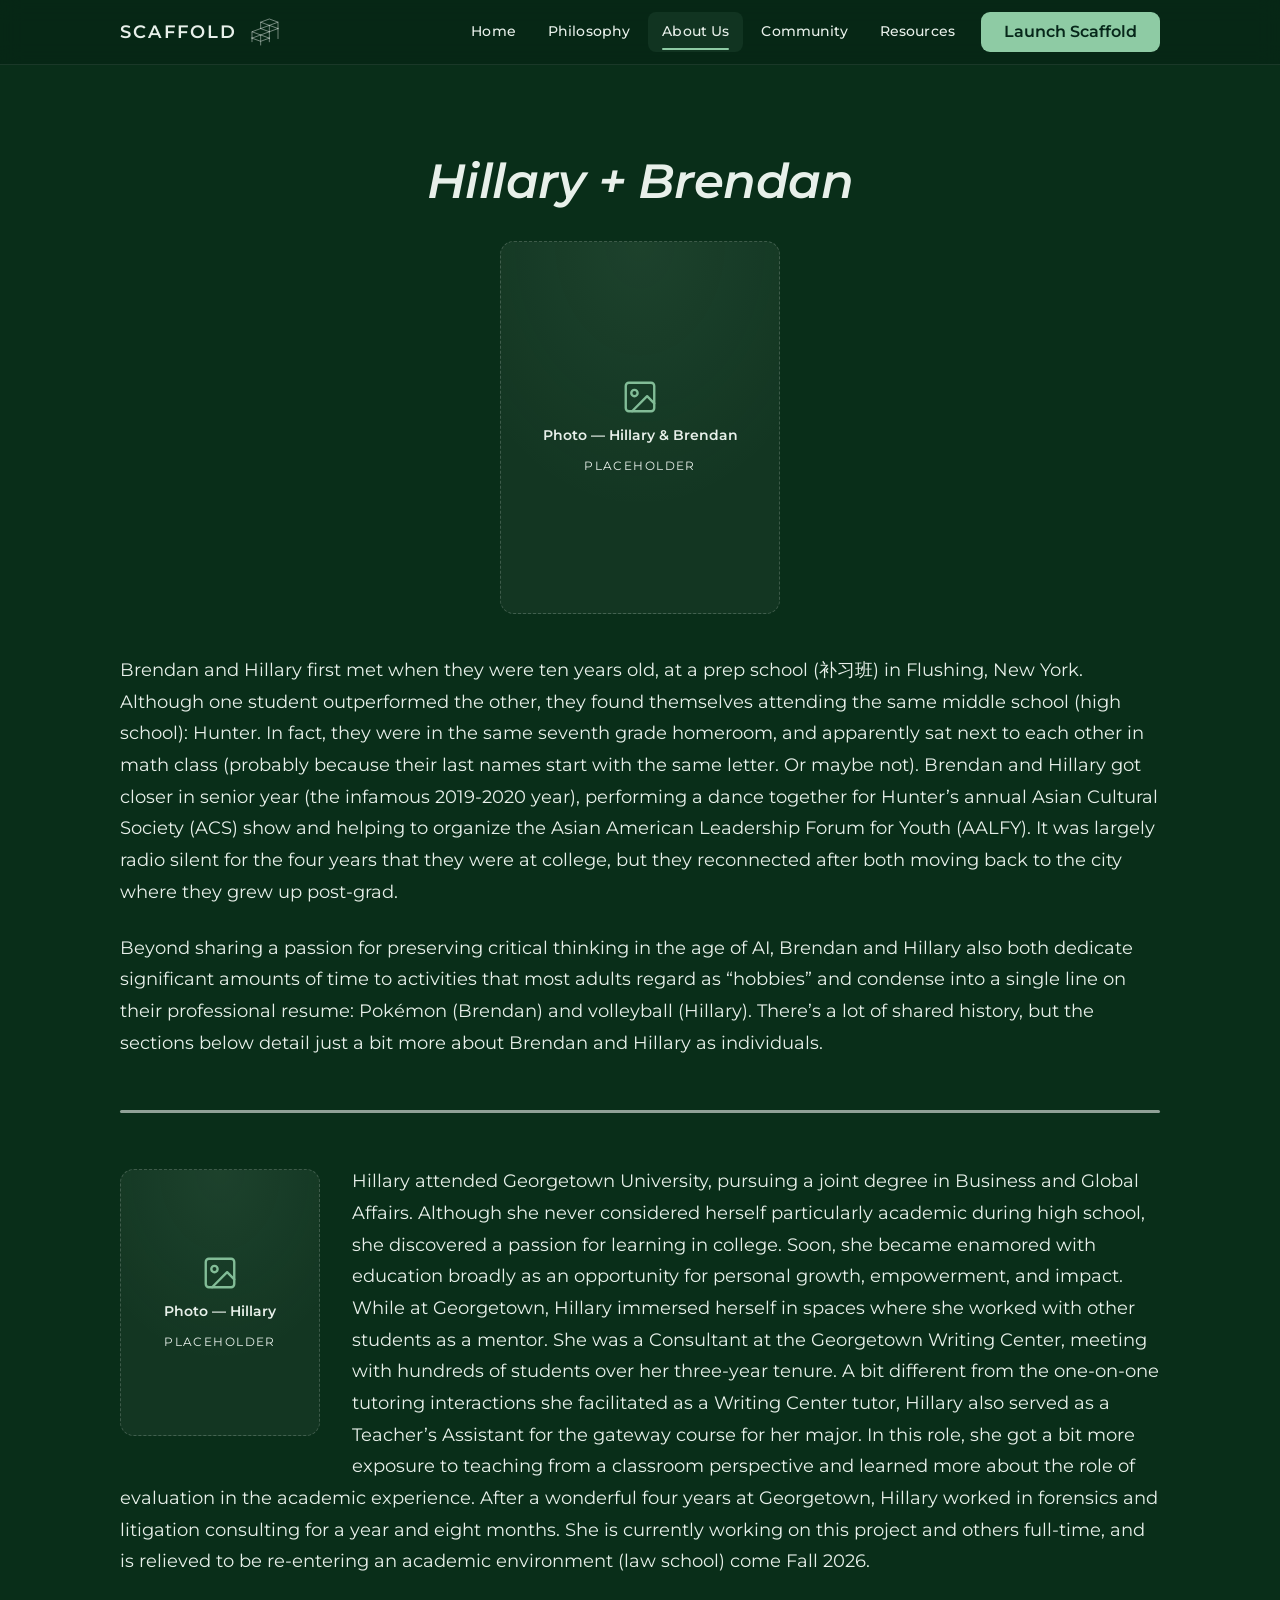
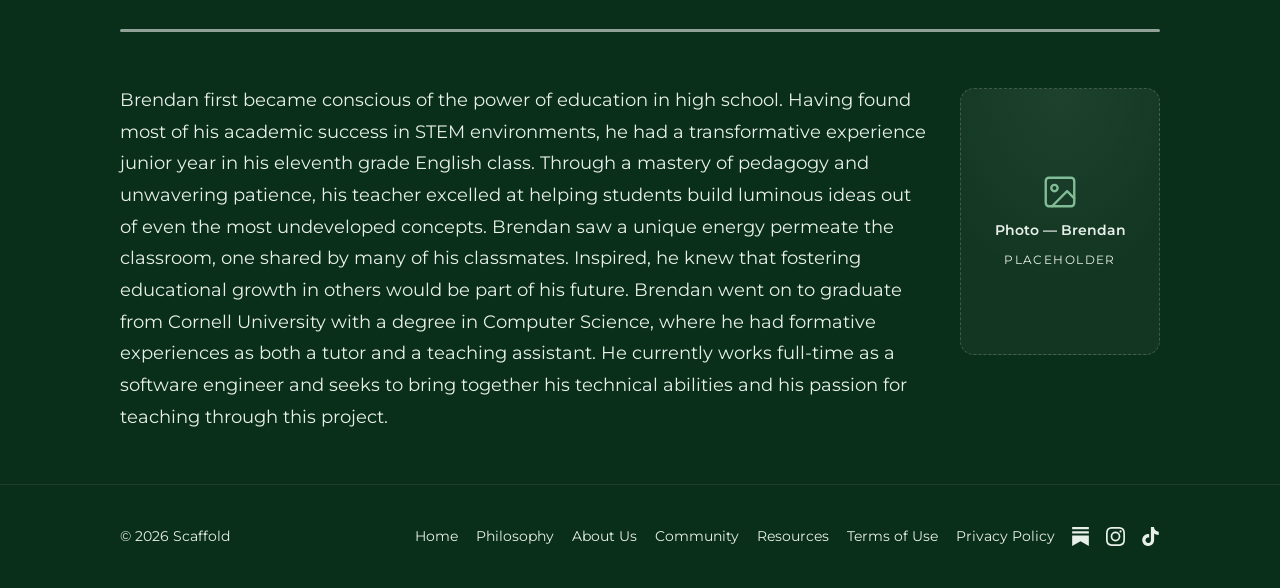
==== commit e5b6c6db: "Add Substack, Instagram, and TikTok links to footer Co-Authored-By: Claude Opus 4.8 <noreply@anthrop" ====
--- a/about-us.html
+++ b/about-us.html
@@ -27,7 +27,7 @@
                 <a href="about-us.html" aria-current="page">About Us</a>
                 <a href="community.html">Community</a>
                 <a href="resources.html">Resources</a>
-                <a class="nav-launch btn btn-primary" href="https://scaffold-frontend.onrender.com">Launch Scaffold</a>
+                <a class="nav-launch btn btn-primary" href="https://app.thinkwithscaffold.com">Launch Scaffold</a>
             </nav>
         </div>
     </header>
@@ -107,6 +107,11 @@
                 <a href="terms.html">Terms of Use</a>
                 <a href="privacy.html">Privacy Policy</a>
             </nav>
+            <div class="footer-social">
+                <a href="https://hillzn8.substack.com/t/scaffold" target="_blank" rel="noopener noreferrer" aria-label="Scaffold on Substack"><svg viewBox="0 0 24 24" aria-hidden="true"><path d="M22.539 8.242H1.46V5.406h21.08v2.836zM1.46 10.812V24L12 18.11 22.54 24V10.812H1.46zM22.54 0H1.46v2.836h21.08V0z"/></svg></a>
+                <a href="https://www.instagram.com/buildingscaffold/" target="_blank" rel="noopener noreferrer" aria-label="Scaffold on Instagram"><svg viewBox="0 0 24 24" aria-hidden="true"><path d="M12 2.163c3.204 0 3.584.012 4.85.07 3.252.148 4.771 1.691 4.919 4.919.058 1.265.069 1.645.069 4.849 0 3.205-.012 3.584-.069 4.849-.149 3.225-1.664 4.771-4.919 4.919-1.266.058-1.644.07-4.85.07-3.204 0-3.584-.012-4.849-.07-3.26-.149-4.771-1.699-4.919-4.92-.058-1.265-.07-1.644-.07-4.849 0-3.204.013-3.583.07-4.849.149-3.227 1.664-4.771 4.919-4.919 1.266-.057 1.645-.069 4.849-.069zM12 0C8.741 0 8.333.014 7.053.072 2.695.272.273 2.69.073 7.052.014 8.333 0 8.741 0 12c0 3.259.014 3.668.072 4.948.2 4.358 2.618 6.78 6.98 6.98C8.333 23.986 8.741 24 12 24c3.259 0 3.668-.014 4.948-.072 4.354-.2 6.782-2.618 6.979-6.98.059-1.28.073-1.689.073-4.948 0-3.259-.014-3.667-.072-4.947-.196-4.354-2.617-6.78-6.979-6.98C15.668.014 15.259 0 12 0zm0 5.838a6.162 6.162 0 100 12.324 6.162 6.162 0 000-12.324zM12 16a4 4 0 110-8 4 4 0 010 8zm6.406-11.845a1.44 1.44 0 100 2.881 1.44 1.44 0 000-2.881z"/></svg></a>
+                <a href="https://www.tiktok.com/@buildingscaffold" target="_blank" rel="noopener noreferrer" aria-label="Scaffold on TikTok"><svg viewBox="0 0 24 24" aria-hidden="true"><path d="M12.525.02c1.31-.02 2.61-.01 3.91-.02.08 1.53.63 3.09 1.75 4.17 1.12 1.11 2.7 1.62 4.24 1.79v4.03c-1.44-.05-2.89-.35-4.2-.97-.57-.26-1.1-.59-1.62-.93-.01 2.92.01 5.84-.02 8.75-.08 1.4-.54 2.79-1.35 3.94-1.31 1.92-3.58 3.17-5.91 3.21-1.43.08-2.86-.31-4.08-1.03-2.02-1.19-3.44-3.37-3.65-5.71-.02-.5-.03-1-.01-1.49.18-1.9 1.12-3.72 2.58-4.96 1.66-1.44 3.98-2.13 6.15-1.72.02 1.48-.04 2.96-.04 4.44-.99-.32-2.15-.23-3.02.37-.63.41-1.11 1.04-1.36 1.75-.21.51-.15 1.07-.14 1.61.24 1.64 1.82 3.02 3.5 2.87 1.12-.01 2.19-.66 2.77-1.61.19-.33.4-.67.41-1.06.1-1.79.06-3.57.07-5.36.01-4.03-.01-8.05.02-12.07z"/></svg></a>
+            </div>
         </div>
     </footer>
 
--- a/css/styles.css
+++ b/css/styles.css
@@ -366,7 +366,7 @@
 /* Callout band */
 .band {
     text-align: center;
-    background: linear-gradient(180deg, var(--bg-elevated), var(--bg));
+    background: var(--bg-elevated);      /* solid — the lighter end of the former gradient */
 }
 .band h2 { max-width: 20ch; margin-left: auto; margin-right: auto; }
 .band .cta-row { display: flex; gap: 14px; justify-content: center; flex-wrap: wrap; margin-top: 28px; }
@@ -386,7 +386,7 @@
     padding: clamp(28px, 5vw, 56px) clamp(20px, 4vw, 48px);
     border: 1px solid var(--border-hi);
     border-radius: var(--radius-lg);
-    background: linear-gradient(180deg, var(--bg-elevated), var(--bg));
+    background: var(--bg-elevated);      /* solid — the lighter end of the former gradient */
 }
 .feature h2 { margin-bottom: 14px; font-weight: 600; }
 .feature-desc {
@@ -1191,9 +1191,29 @@
     justify-content: space-between;
     gap: 16px;
 }
+.site-footer .container > span { margin-right: auto; }
 .site-footer nav { display: flex; gap: 18px; flex-wrap: wrap; }
 .site-footer a { color: var(--ink-dim); }
 .site-footer a:hover { color: var(--ink); }
+.site-footer .footer-social {
+    display: flex;
+    align-items: center;
+    gap: 16px;
+}
+.site-footer .footer-social a {
+    display: inline-flex;
+    color: var(--ink-faint);
+    transition: color 0.18s ease, transform 0.18s ease;
+}
+.site-footer .footer-social a:hover {
+    color: var(--accent);
+    transform: translateY(-1px);
+}
+.site-footer .footer-social svg {
+    width: 19px;
+    height: 19px;
+    fill: currentColor;
+}
 
 /* Small helpers */
 .center { text-align: center; }
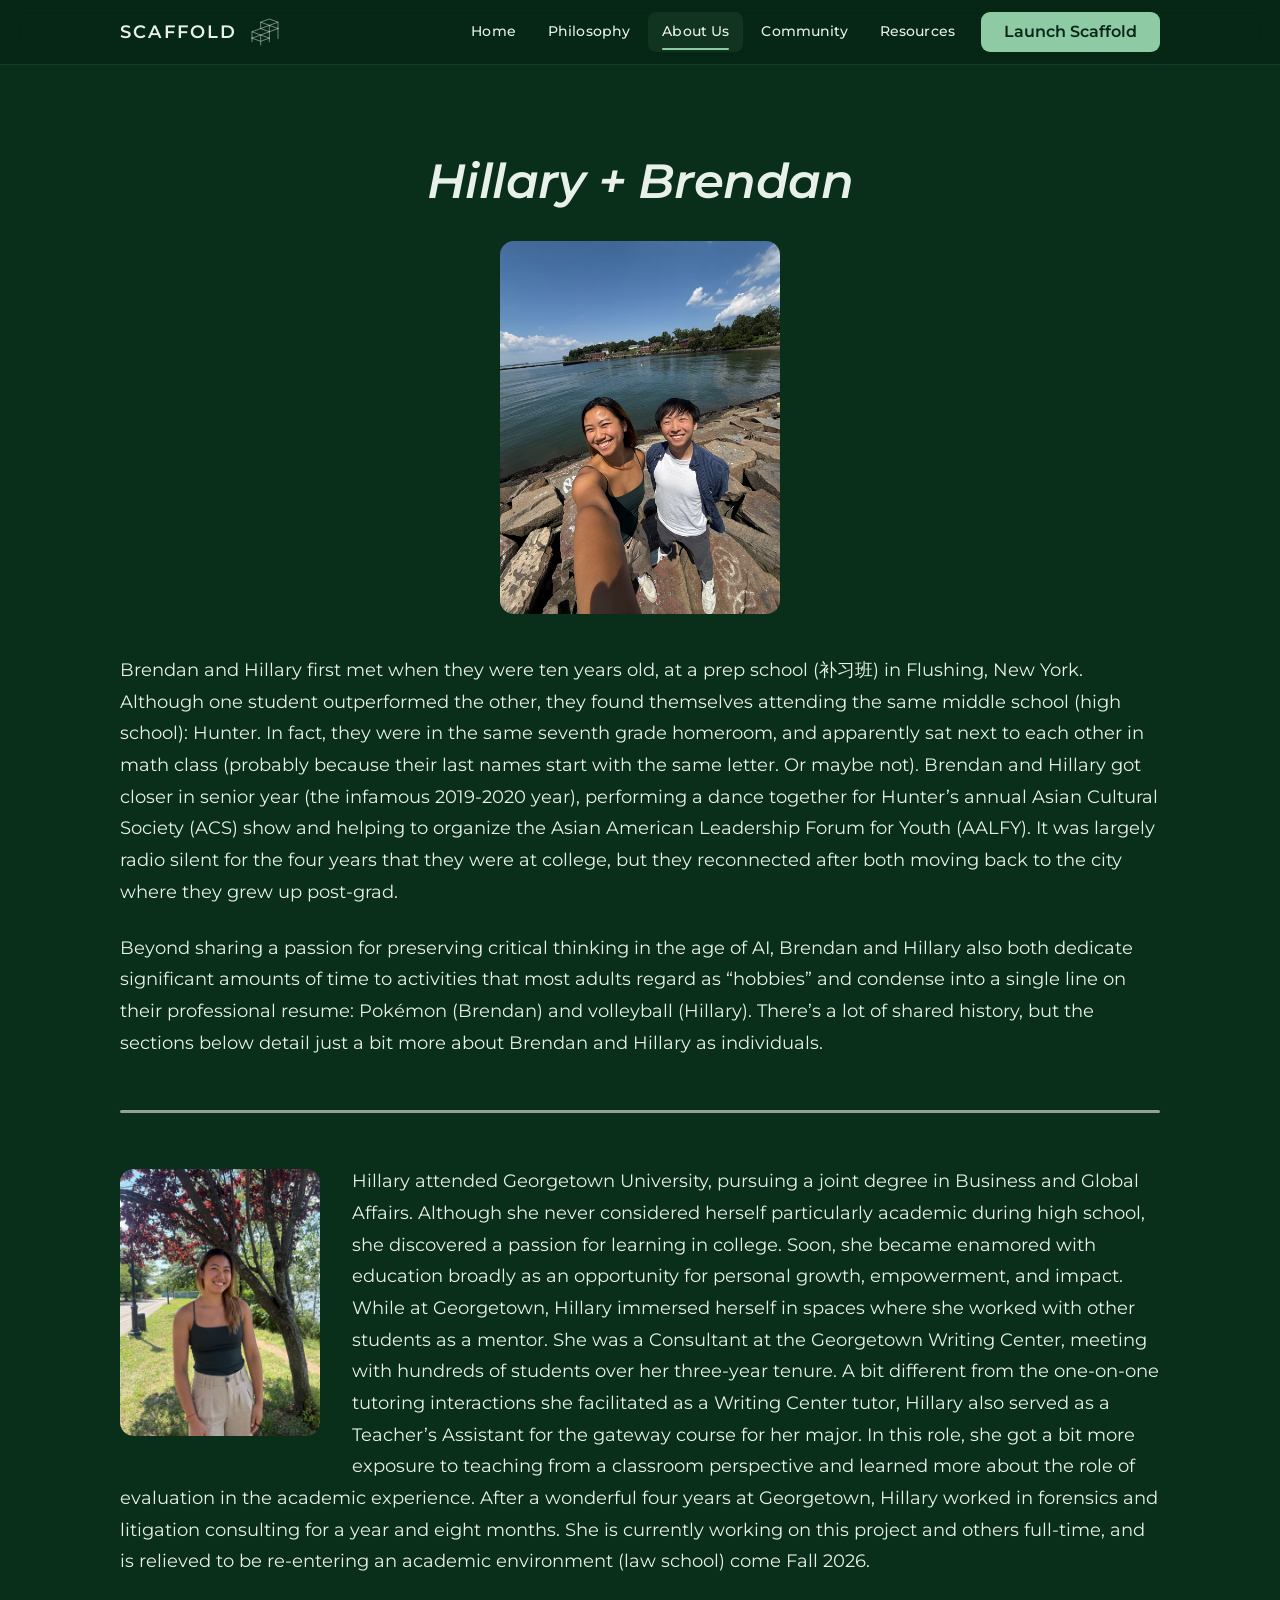
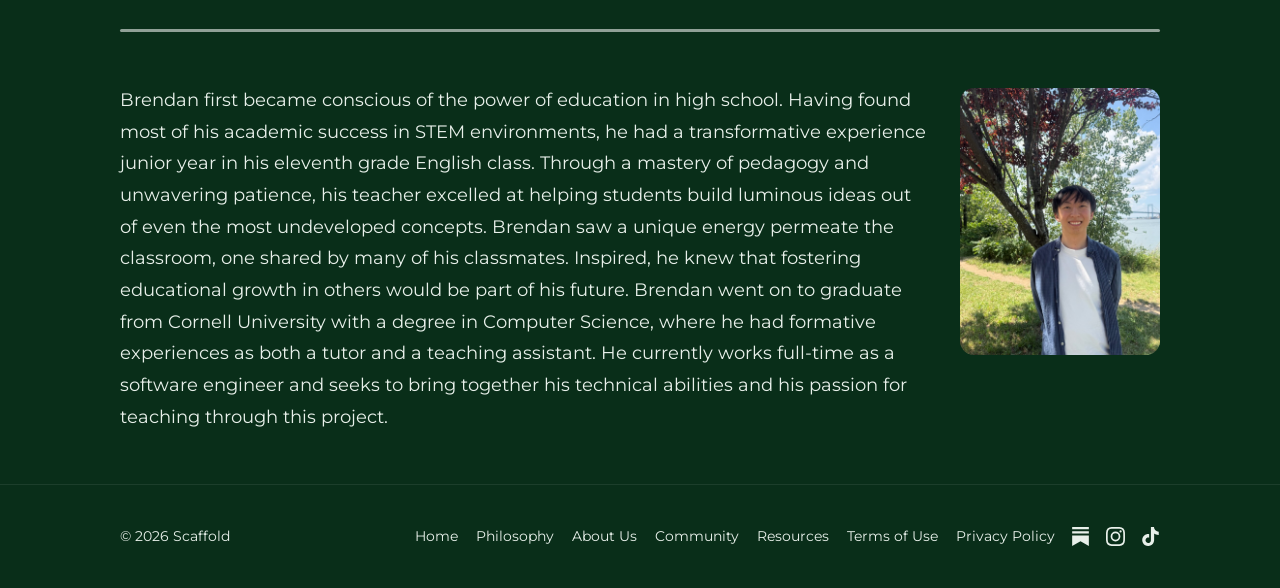
==== commit 6e17285b: "Add team, group, and community photos plus scaffolding FAQ image Swap the placeholder tiles on About" ====
--- a/about-us.html
+++ b/about-us.html
@@ -51,11 +51,7 @@
             <div class="container">
                 <h1 class="about-title">Hillary + Brendan</h1>
 
-                <div class="about-photo portrait about-photo-centered" role="img" aria-label="Photo of Hillary and Brendan on a video call">
-                    <svg class="ph-icon" viewBox="0 0 24 24" fill="none" stroke="currentColor" stroke-width="1.5" stroke-linecap="round" stroke-linejoin="round"><rect x="3" y="3" width="18" height="18" rx="2"/><circle cx="8.5" cy="9.5" r="2"/><path d="m21 16-4.5-4.5L7 21"/></svg>
-                    <span class="ph-label">Photo — Hillary &amp; Brendan</span>
-                    <span class="ph-note">Placeholder</span>
-                </div>
+                <img class="about-photo portrait about-photo-centered" src="pics/hillary-brendan.jpg" alt="Hillary and Brendan by the waterfront" loading="lazy" />
 
                 <div class="about-copy">
                     <p>Brendan and Hillary first met when they were ten years old, at a prep school (补习班) in Flushing, New York. Although one student outperformed the other, they found themselves attending the same middle school (high school): Hunter. In fact, they were in the same seventh grade homeroom, and apparently sat next to each other in math class (probably because their last names start with the same letter. Or maybe not). Brendan and Hillary got closer in senior year (the infamous 2019-2020 year), performing a dance together for Hunter’s annual Asian Cultural Society (ACS) show and helping to organize the Asian American Leadership Forum for Youth (AALFY). It was largely radio silent for the four years that they were at college, but they reconnected after both moving back to the city where they grew up post-grad.</p>
@@ -69,11 +65,7 @@
             <div class="container">
                 <hr class="section-divider" />
                 <div class="bio">
-                    <div class="about-photo portrait photo-left" role="img" aria-label="Photo of Hillary">
-                        <svg class="ph-icon" viewBox="0 0 24 24" fill="none" stroke="currentColor" stroke-width="1.5" stroke-linecap="round" stroke-linejoin="round"><rect x="3" y="3" width="18" height="18" rx="2"/><circle cx="8.5" cy="9.5" r="2"/><path d="m21 16-4.5-4.5L7 21"/></svg>
-                        <span class="ph-label">Photo — Hillary</span>
-                        <span class="ph-note">Placeholder</span>
-                    </div>
+                    <img class="about-photo portrait photo-left" src="pics/hillary.jpg" alt="Hillary" loading="lazy" />
                     <p>Hillary attended Georgetown University, pursuing a joint degree in Business and Global Affairs. Although she never considered herself particularly academic during high school, she discovered a passion for learning in college. Soon, she became enamored with education broadly as an opportunity for personal growth, empowerment, and impact. While at Georgetown, Hillary immersed herself in spaces where she worked with other students as a mentor. She was a Consultant at the Georgetown Writing Center, meeting with hundreds of students over her three-year tenure. A bit different from the one-on-one tutoring interactions she facilitated as a Writing Center tutor, Hillary also served as a Teacher’s Assistant for the gateway course for her major. In this role, she got a bit more exposure to teaching from a classroom perspective and learned more about the role of evaluation in the academic experience. After a wonderful four years at Georgetown, Hillary worked in forensics and litigation consulting for a year and eight months. She is currently working on this project and others full-time, and is relieved to be re-entering an academic environment (law school) come Fall 2026.</p>
                 </div>
             </div>
@@ -84,11 +76,7 @@
             <div class="container">
                 <hr class="section-divider" />
                 <div class="bio">
-                    <div class="about-photo portrait photo-right" role="img" aria-label="Photo of Brendan">
-                        <svg class="ph-icon" viewBox="0 0 24 24" fill="none" stroke="currentColor" stroke-width="1.5" stroke-linecap="round" stroke-linejoin="round"><rect x="3" y="3" width="18" height="18" rx="2"/><circle cx="8.5" cy="9.5" r="2"/><path d="m21 16-4.5-4.5L7 21"/></svg>
-                        <span class="ph-label">Photo — Brendan</span>
-                        <span class="ph-note">Placeholder</span>
-                    </div>
+                    <img class="about-photo portrait photo-right" src="pics/brendan.jpg" alt="Brendan" loading="lazy" />
                     <p>Brendan first became conscious of the power of education in high school. Having found most of his academic success in STEM environments, he had a transformative experience junior year in his eleventh grade English class. Through a mastery of pedagogy and unwavering patience, his teacher excelled at helping students build luminous ideas out of even the most undeveloped concepts. Brendan saw a unique energy permeate the classroom, one shared by many of his classmates. Inspired, he knew that fostering educational growth in others would be part of his future. Brendan went on to graduate from Cornell University with a degree in Computer Science, where he had formative experiences as both a tutor and a teaching assistant. He currently works full-time as a software engineer and seeks to bring together his technical abilities and his passion for teaching through this project.</p>
                 </div>
             </div>
--- a/css/styles.css
+++ b/css/styles.css
@@ -1047,6 +1047,16 @@
 .about-photo { padding: 20px; }
 .about-photo.portrait  { aspect-ratio: 3 / 4; }
 .about-photo.landscape { aspect-ratio: 4 / 3; }
+/* Real photos reuse the placeholder box (aspect-ratio + layout width) but drop
+   the dashed frame and cover-fill their slot. */
+img.about-photo {
+    display: block;
+    object-fit: cover;
+    padding: 0;
+    border: none;
+    background: none;
+}
+.card img.about-photo { width: 100%; }   /* community cards have no width class */
 .about-photo .ph-icon { width: 38px; height: 38px; }
 .ph-label { font-size: 0.9rem; }
 
@@ -1135,6 +1145,15 @@
     padding: 0 4px 24px;
 }
 .faq-answer p { margin: 0; color: var(--ink-dim); }
+.faq-answer .faq-image {
+    display: block;
+    width: 100%;
+    max-width: 300px;
+    aspect-ratio: 3 / 4;
+    object-fit: cover;
+    border-radius: var(--radius-md);
+    margin-top: 16px;
+}
 .faq-answer .faq-todo { color: var(--ink-faint); font-style: italic; }
 
 /* ── Scroll-reveal / entrance animations ─────────────────────────────────────
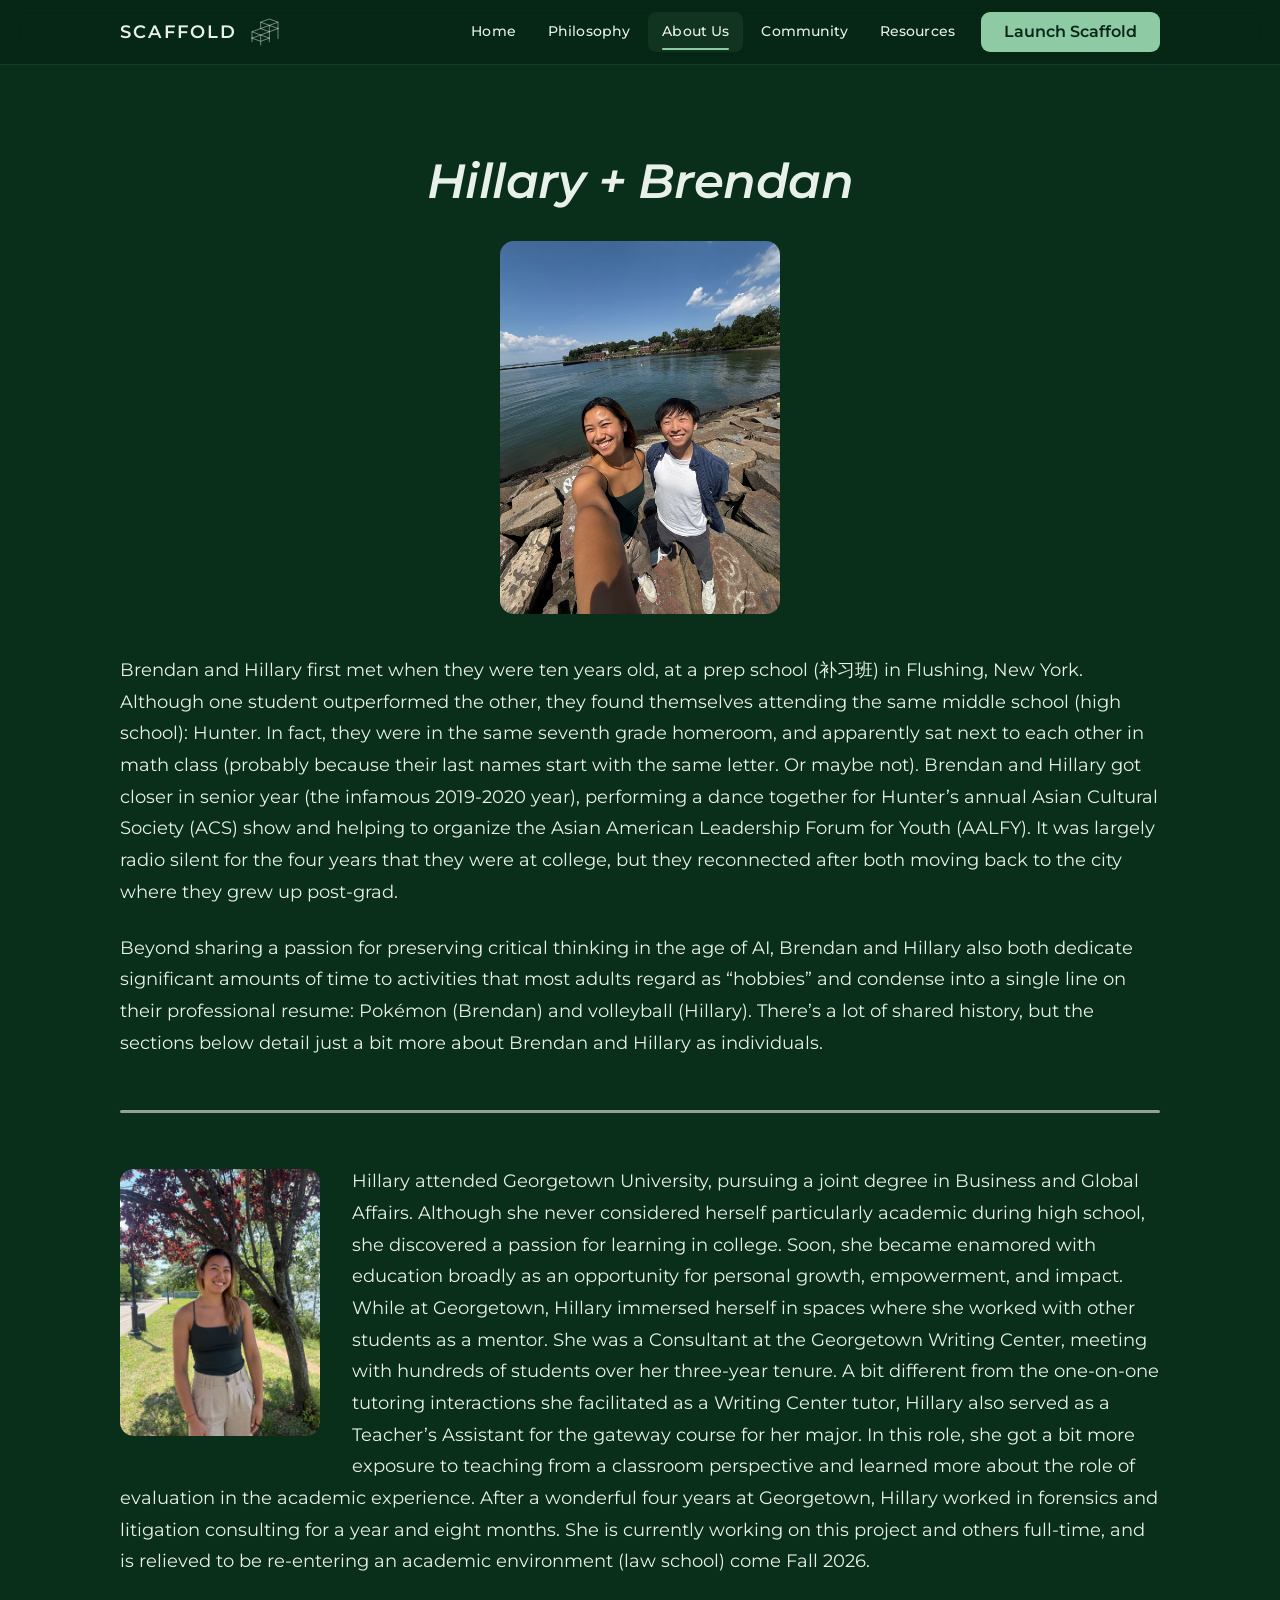
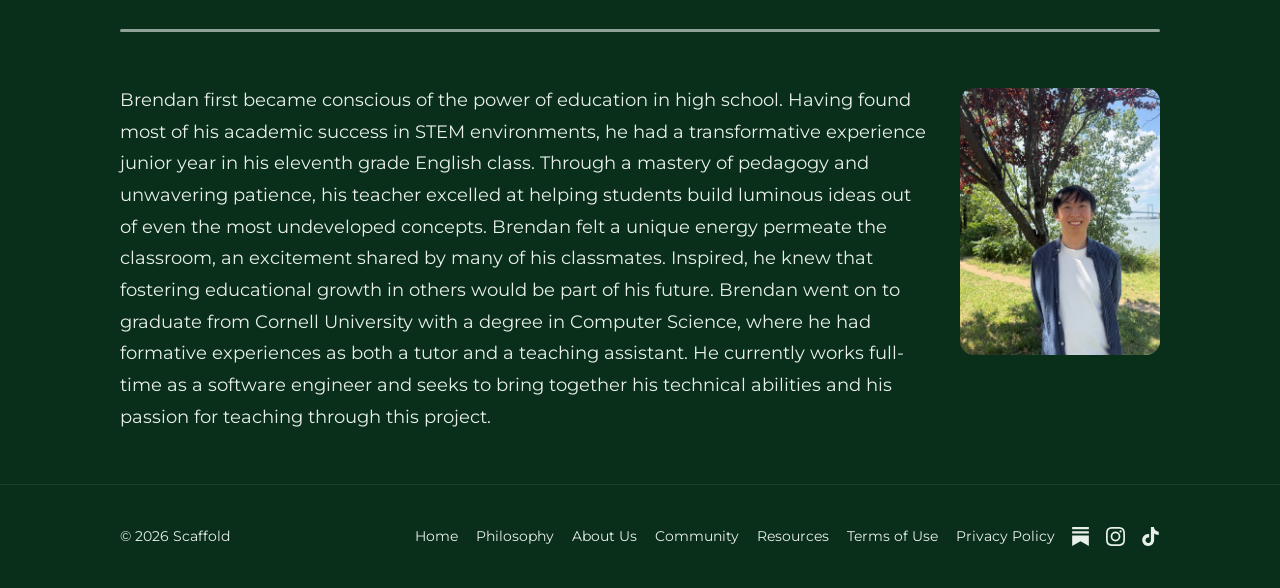
==== commit 37b35a75: "changed wording" ====
--- a/about-us.html
+++ b/about-us.html
@@ -77,7 +77,7 @@
                 <hr class="section-divider" />
                 <div class="bio">
                     <img class="about-photo portrait photo-right" src="pics/brendan.jpg" alt="Brendan" loading="lazy" />
-                    <p>Brendan first became conscious of the power of education in high school. Having found most of his academic success in STEM environments, he had a transformative experience junior year in his eleventh grade English class. Through a mastery of pedagogy and unwavering patience, his teacher excelled at helping students build luminous ideas out of even the most undeveloped concepts. Brendan saw a unique energy permeate the classroom, one shared by many of his classmates. Inspired, he knew that fostering educational growth in others would be part of his future. Brendan went on to graduate from Cornell University with a degree in Computer Science, where he had formative experiences as both a tutor and a teaching assistant. He currently works full-time as a software engineer and seeks to bring together his technical abilities and his passion for teaching through this project.</p>
+                    <p>Brendan first became conscious of the power of education in high school. Having found most of his academic success in STEM environments, he had a transformative experience junior year in his eleventh grade English class. Through a mastery of pedagogy and unwavering patience, his teacher excelled at helping students build luminous ideas out of even the most undeveloped concepts. Brendan felt a unique energy permeate the classroom, an excitement shared by many of his classmates. Inspired, he knew that fostering educational growth in others would be part of his future. Brendan went on to graduate from Cornell University with a degree in Computer Science, where he had formative experiences as both a tutor and a teaching assistant. He currently works full-time as a software engineer and seeks to bring together his technical abilities and his passion for teaching through this project.</p>
                 </div>
             </div>
         </section>
--- a/css/styles.css
+++ b/css/styles.css
@@ -287,6 +287,17 @@
 }
 .card:hover { border-color: var(--border-hi); background: var(--card-hi); transform: translateY(-2px); }
 .card h3 { margin-bottom: 8px; }
+.card-social {
+    display: inline-flex;
+    align-items: center;
+    gap: 7px;
+    margin-top: 12px;
+    color: var(--ink-dim);
+    font-size: 0.9rem;
+    transition: color 0.18s ease;
+}
+.card-social:hover { color: var(--accent); }
+.card-social svg { width: 17px; height: 17px; fill: currentColor; }
 .card p { color: var(--ink-dim); margin: 0; font-size: 0.96rem; }
 .card .icon {
     width: 40px; height: 40px;
@@ -1109,6 +1120,28 @@
         width: min(280px, 72%);
         margin: 0 auto 24px;
     }
+    /* The demo mocks are a "wider-than-phone" app window meant to self-clip via
+       overflow:hidden. But .feature is a grid item, and a grid item's default
+       min-width:auto lets it grow to its content's min-content — so the wide
+       demo blows the item past the minmax(0,1fr) track, overflowing the phone
+       and pushing the header's right side (Export chat) off-screen. min-width:0
+       lets the item honour the track so the demo clips internally as intended
+       and the top bar stays within the viewport. */
+    .features .feature { min-width: 0; }
+    /* Drop the document title on phones: it crowds the action row and adds
+       nothing on a phone-width mock. */
+    .demo-hd-title { display: none; }
+    /* In the narrow takeaways panel the side-by-side actions don't fit:
+       "+ Add takeaway" wraps to two lines and "Continue interaction" overflows
+       the panel into the format sidebar. Stack them so each sits on its own
+       line within the panel. */
+    .demo-tk-actions {
+        flex-direction: column;
+        align-items: stretch;
+        gap: 10px;
+    }
+    .demo-tk-add { white-space: nowrap; text-align: left; }
+    .demo-tk-continue { align-self: flex-start; }
 }
 
 /* ── FAQ accordion ───────────────────────────────────────────────────────── */
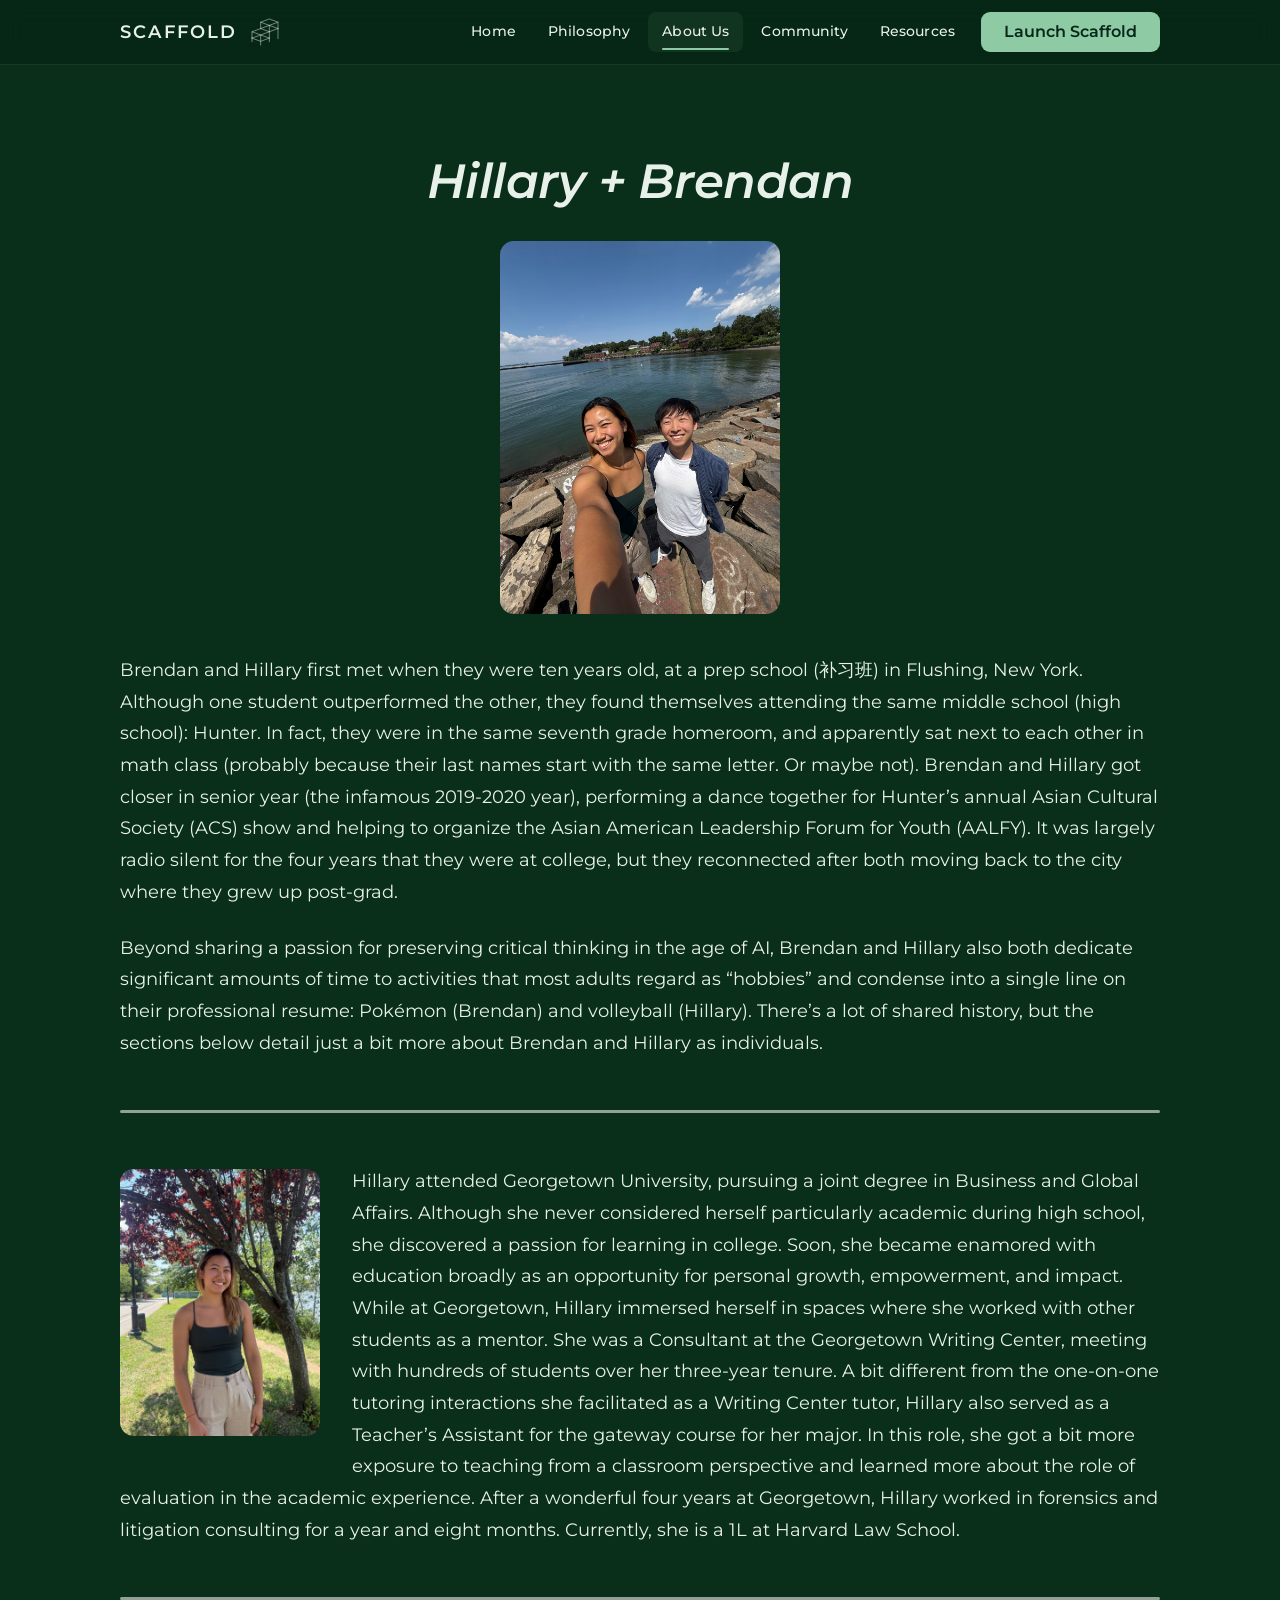
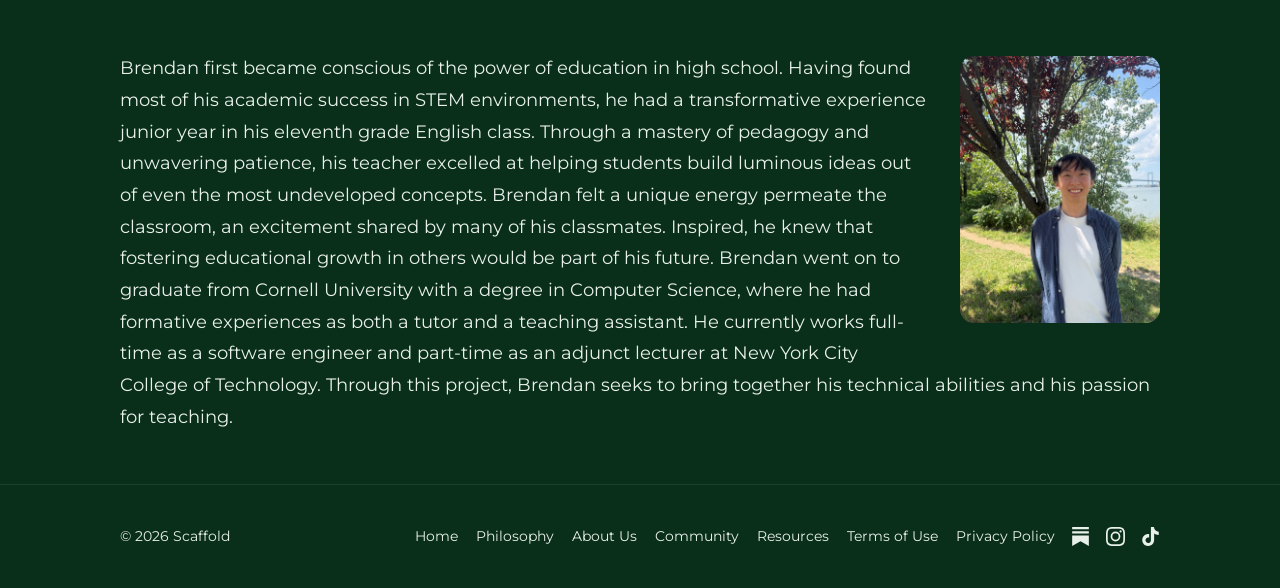
==== commit 4bc67e73: "Update Hillary's and Brendan's bios on the About Us page" ====
--- a/about-us.html
+++ b/about-us.html
@@ -66,7 +66,7 @@
                 <hr class="section-divider" />
                 <div class="bio">
                     <img class="about-photo portrait photo-left" src="pics/hillary.jpg" alt="Hillary" loading="lazy" />
-                    <p>Hillary attended Georgetown University, pursuing a joint degree in Business and Global Affairs. Although she never considered herself particularly academic during high school, she discovered a passion for learning in college. Soon, she became enamored with education broadly as an opportunity for personal growth, empowerment, and impact. While at Georgetown, Hillary immersed herself in spaces where she worked with other students as a mentor. She was a Consultant at the Georgetown Writing Center, meeting with hundreds of students over her three-year tenure. A bit different from the one-on-one tutoring interactions she facilitated as a Writing Center tutor, Hillary also served as a Teacher’s Assistant for the gateway course for her major. In this role, she got a bit more exposure to teaching from a classroom perspective and learned more about the role of evaluation in the academic experience. After a wonderful four years at Georgetown, Hillary worked in forensics and litigation consulting for a year and eight months. She is currently working on this project and others full-time, and is relieved to be re-entering an academic environment (law school) come Fall 2026.</p>
+                    <p>Hillary attended Georgetown University, pursuing a joint degree in Business and Global Affairs. Although she never considered herself particularly academic during high school, she discovered a passion for learning in college. Soon, she became enamored with education broadly as an opportunity for personal growth, empowerment, and impact. While at Georgetown, Hillary immersed herself in spaces where she worked with other students as a mentor. She was a Consultant at the Georgetown Writing Center, meeting with hundreds of students over her three-year tenure. A bit different from the one-on-one tutoring interactions she facilitated as a Writing Center tutor, Hillary also served as a Teacher’s Assistant for the gateway course for her major. In this role, she got a bit more exposure to teaching from a classroom perspective and learned more about the role of evaluation in the academic experience. After a wonderful four years at Georgetown, Hillary worked in forensics and litigation consulting for a year and eight months. Currently, she is a 1L at Harvard Law School.</p>
                 </div>
             </div>
         </section>
@@ -77,7 +77,7 @@
                 <hr class="section-divider" />
                 <div class="bio">
                     <img class="about-photo portrait photo-right" src="pics/brendan.jpg" alt="Brendan" loading="lazy" />
-                    <p>Brendan first became conscious of the power of education in high school. Having found most of his academic success in STEM environments, he had a transformative experience junior year in his eleventh grade English class. Through a mastery of pedagogy and unwavering patience, his teacher excelled at helping students build luminous ideas out of even the most undeveloped concepts. Brendan felt a unique energy permeate the classroom, an excitement shared by many of his classmates. Inspired, he knew that fostering educational growth in others would be part of his future. Brendan went on to graduate from Cornell University with a degree in Computer Science, where he had formative experiences as both a tutor and a teaching assistant. He currently works full-time as a software engineer and seeks to bring together his technical abilities and his passion for teaching through this project.</p>
+                    <p>Brendan first became conscious of the power of education in high school. Having found most of his academic success in STEM environments, he had a transformative experience junior year in his eleventh grade English class. Through a mastery of pedagogy and unwavering patience, his teacher excelled at helping students build luminous ideas out of even the most undeveloped concepts. Brendan felt a unique energy permeate the classroom, an excitement shared by many of his classmates. Inspired, he knew that fostering educational growth in others would be part of his future. Brendan went on to graduate from Cornell University with a degree in Computer Science, where he had formative experiences as both a tutor and a teaching assistant. He currently works full-time as a software engineer and part-time as an adjunct lecturer at New York City College of Technology. Through this project, Brendan seeks to bring together his technical abilities and his passion for teaching.</p>
                 </div>
             </div>
         </section>
--- a/css/styles.css
+++ b/css/styles.css
@@ -26,6 +26,7 @@
 
     --divider: rgba(255, 255, 255, 0.55);
     --flow-gap: clamp(28px, 4.5vw, 52px);   /* vertical rhythm between stacked blocks */
+    --tile-gap: clamp(24px, 4vw, 40px);     /* gap between the feature demo tiles */
 }
 
 *, *::before, *::after { box-sizing: border-box; }
@@ -210,6 +211,12 @@
     color: var(--ink);
 }
 .btn-ghost:hover { background: rgba(255, 255, 255, 0.05); border-color: var(--accent-dim); }
+/* Larger tap target for a page's primary call to action. */
+.btn-lg {
+    padding: 17px 40px;
+    font-size: clamp(1.02rem, 1.7vw, 1.18rem);
+    border-radius: 12px;
+}
 
 /* Launch CTA in the header nav (non-home pages), styled like the hero's
    "Launch Scaffold" button. The .nav a rules are more specific than
@@ -252,7 +259,9 @@
 
 /* ── Hero ────────────────────────────────────────────────────────────────── */
 .hero {
-    padding: clamp(28px, 5vw, 56px) 0 clamp(40px, 7vw, 80px);
+    /* No bottom padding: the hero ends in the demos header, and .features owns
+       the space down to the first tile so it equals the tile-to-tile gap. */
+    padding: clamp(28px, 5vw, 56px) 0 0;
     text-align: center;
 }
 .hero .logo-xl { display: block; margin: 0 auto 24px; width: clamp(140px, 26vw, 210px); height: auto; }
@@ -264,12 +273,23 @@
     font-size: clamp(1.1rem, 4.6vw, 3rem);   /* scale with width so it never overflows */
 }
 .hero .lead { margin: 18px auto 0; text-align: center; }
+/* The CTA sits directly under the headline, above the intro copy, so it needs
+   space on both sides — the leads add their own 18px on top of the lower gap. */
 .hero .cta-row {
     display: flex;
     flex-wrap: wrap;
     gap: 14px;
     justify-content: center;
-    margin-top: 36px;
+    margin: 30px 0 14px;
+}
+/* Divider + header introducing the feature demos below. The divider's own rule
+   only sets space beneath the line, so add the matching space above it here. */
+.hero .section-divider { margin-top: var(--flow-gap); }
+.demos-head {
+    max-width: 46ch;
+    margin: 0 auto;
+    text-align: center;
+    font-size: clamp(1.35rem, 3.6vw, 2.35rem);
 }
 
 /* ── Cards / grids ───────────────────────────────────────────────────────── */
@@ -383,14 +403,16 @@
 .band .cta-row { display: flex; gap: 14px; justify-content: center; flex-wrap: wrap; margin-top: 28px; }
 
 /* ── Feature walkthrough ─────────────────────────────────────────────────── */
-.features { padding-top: var(--flow-gap); }
+/* The hero's demos header reads as the first item in this stack, so the space
+   above the first tile matches the gap between tiles (hero padding-bottom is 0). */
+.features { padding-top: var(--tile-gap); }
 .features .container {
     display: grid;
     /* minmax(0, 1fr) caps the track at the container width: without it the
        auto track grows to the widest demo's min-content and overflows narrow
        screens (horizontal scroll). The demos are fluid and self-clip within. */
     grid-template-columns: minmax(0, 1fr);
-    gap: clamp(24px, 4vw, 40px);
+    gap: var(--tile-gap);
 }
 .feature {
     text-align: center;
@@ -676,8 +698,8 @@
 .demo-conclude.is-hover-end .demo-end { background: rgba(255, 255, 255, 0.06); }
 .demo-conclude.is-press-end .demo-end { transform: scale(0.94); background: rgba(255, 255, 255, 0.14); }
 
-/* Message thread — cards with a crosshair in the right gutter and vertical
-   connector poles between them (App.tsx MessageCard / connectors). */
+/* Message thread — cards with vertical connector poles between them
+   (App.tsx MessageCard / connectors). */
 .demo-thread { display: flex; flex-direction: column; }
 .demo-row { display: flex; align-items: center; gap: 12px; }
 .demo-card {
@@ -694,17 +716,12 @@
     line-height: 1.5;
     color: var(--ink);
 }
-.demo-target {
-    flex-shrink: 0;
-    width: clamp(36px, 5.4vw, 42px);
-    display: flex; align-items: center; justify-content: center;
-    color: var(--ink);
-    opacity: 0.28;
-}
-.demo-target svg { width: 20px; height: 20px; }
+/* In the conclude demo the cards stop where the input box does, leaving the
+   checkmark's column (width + gap) clear on the right, as in the app. */
+.demo-thread .demo-row { margin-right: calc(clamp(36px, 5.4vw, 42px) + 12px); }
 /* Connector poles, echoing the 22% / 78% verticals between cards. The
-   right margin matches the card gutter (gap + crosshair) so the poles align
-   under the card column, not the full row. */
+   right margin matches the checkmark column so the poles align under the
+   card column, not the full row. */
 .demo-connector {
     position: relative;
     height: clamp(20px, 3.4vw, 30px);
@@ -749,7 +766,7 @@
 /* Panels and connectors butt directly together (no inter-child gap), so the
    poles run flush out of one panel and into the next — as in the app. */
 .demo-reflect .demo-app { gap: 0; }
-/* No crosshair gutter here — the message card spans the full width like the
+/* No checkmark gutter here — the message card spans the full width like the
    takeaways panel, so the connectors span full width too. */
 .demo-reflect .demo-connector { margin-right: 0; }
 .demo-takeaways {
@@ -816,7 +833,8 @@
 }
 .demo-tk-remove svg { width: 16px; height: 16px; }
 
-/* Action row — "+ Add takeaway" (underlined) and "Continue interaction". */
+/* Action row — "+ Add takeaway" (underlined) on the left, pin and
+   "Continue interaction" on the right. */
 .demo-tk-actions {
     display: flex; align-items: center; justify-content: space-between; gap: 12px;
 }
@@ -827,6 +845,20 @@
     transition: opacity 0.12s ease;
 }
 .demo-reflect.is-press-add .demo-tk-add { opacity: 0.5; }
+/* Pin and "Continue interaction" travel together on the right, as in App.tsx. */
+.demo-tk-action-group {
+    display: flex; align-items: center; gap: 16px; flex-shrink: 0;
+}
+/* Pushpin toggle — filled pin plus an underlined label, matching the app's
+   default (pinned) state. Static in the demos: nothing here toggles it. */
+.demo-tk-pin {
+    display: inline-flex; align-items: center; gap: 6px;
+    background: transparent; border: none; padding: 0;
+    font-family: var(--font); font-size: clamp(12px, 1.8vw, 14px);
+    color: var(--ink); white-space: nowrap;
+}
+.demo-tk-pin span { text-decoration: underline; }
+.demo-tk-pin svg { width: 15px; height: 15px; flex-shrink: 0; }
 .demo-tk-continue {
     flex-shrink: 0;
     background: transparent;
@@ -936,16 +968,15 @@
     font-size: clamp(9.5px, 1.2vw, 11px); letter-spacing: 0.06em;
     padding: 8px 10px; border-radius: 4px; text-align: left; white-space: nowrap;
 }
-.demo-export.is-hover-text .demo-ex-text { background: rgba(255, 255, 255, 0.06); }
-.demo-export.is-press-text .demo-ex-text { background: rgba(255, 255, 255, 0.12); }
+.demo-export.is-hover-pdf .demo-ex-pdf { background: rgba(255, 255, 255, 0.06); }
+.demo-export.is-press-pdf .demo-ex-pdf { background: rgba(255, 255, 255, 0.12); }
 
 /* Body — canvas (left) + format sidebar (right). */
 .demo-body { display: flex; flex-direction: row; align-items: stretch; }
 .demo-export .demo-canvas {
     flex: 1; min-width: 0;
     /* Wide right gutter: both panels stop at the content box (so their right
-       edges align), and the message card's crosshair floats in the gutter —
-       adding space between the panels and the format buttons. */
+       edges align), leaving space between the panels and the format buttons. */
     padding: clamp(16px, 2.5vw, 28px) var(--canvas-pr) 0 var(--canvas-pl);
     display: flex; flex-direction: column; gap: 0;
     overflow: hidden;                          /* clip the trailing connectors */
@@ -958,14 +989,12 @@
    the format sidebar is taller), so its poles always run to the window's
    bottom edge and are clipped there — the thread reads as continuing. */
 .demo-export .demo-canvas > .demo-connector:last-child { flex: 1 1 auto; }
-/* The crosshair floats in the right gutter instead of taking a flex column,
-   so the message card stays full width and aligns with the takeaways panel. */
-.demo-export .demo-row { position: relative; }
-.demo-export .demo-target {
-    position: absolute;
-    top: 50%;
-    left: calc(100% + 16px);
-    transform: translateY(-50%);
+
+/* The secondary header buttons (Give feedback, Settings, Sign out) only fit
+   beside Export chat on a wide window; below that they'd push the row off
+   the edge of the mock, so drop them. */
+@media (max-width: 955px) {
+    .demo-hd-extra { display: none; }
 }
 
 /* Format sidebar — 60px rail of formatting tools. */
@@ -988,7 +1017,7 @@
     display: flex; align-items: center; justify-content: center;
     border-radius: 6px;
 }
-.demo-fmt-undo { opacity: 0.3; }               /* nothing to undo → dimmed */
+.demo-fmt-undo { opacity: 0.3; }               /* nothing to undo/redo → dimmed */
 .demo-fmt-btn svg { width: clamp(16px, 2.2vw, 22px); height: clamp(16px, 2.2vw, 22px); }
 .demo-fmt-divider { height: 1px; background: var(--border); margin: 4px 6px; }
 .demo-fmt-badge {
@@ -1006,7 +1035,7 @@
     max-width: 100%;                           /* full width like the export demo */
     --fmt-w: clamp(44px, 5vw, 60px);
     --canvas-pl: clamp(16px, 3vw, 40px);
-    /* Smaller right gutter than the export demo — the crosshair/checkmark float
+    /* Smaller right gutter than the export demo — the checkmark floats
        here and the format bar sits close — but with a touch of breathing room so
        the checkmark doesn't crowd the formatting bar. */
     --canvas-pr: clamp(62px, 6.4vw, 76px);
@@ -1021,11 +1050,10 @@
 /* Disclaimer and input row get breathing room; cards/connectors stay flush. */
 .demo-highlight .demo-disclaimer { margin-bottom: clamp(14px, 2.2vw, 22px); }
 .demo-highlight .demo-input-row  { margin-bottom: clamp(20px, 3vw, 32px); }
-/* Panels span the full content width; crosshair + checkmark float in the gutter. */
+/* Panels span the full content width; the checkmark floats in the gutter. */
 .demo-highlight .demo-connector { margin-right: 0; }
 .demo-highlight .demo-canvas > .demo-connector:last-child { flex: 1 1 auto; }
 .demo-highlight .demo-row { position: relative; }
-.demo-highlight .demo-target,
 .demo-highlight .demo-check {
     position: absolute;
     top: 50%;
@@ -1084,6 +1112,41 @@
 .about-copy p, .bio p { font-size: 1.1rem; line-height: 1.8; }
 .about-copy p { margin-bottom: 1.4em; }
 .about-copy p:last-child { margin-bottom: 0; }
+
+/* Long-form resource writing: .about-copy plus the headings and lists that a
+   piece long enough to need sections wants. Sits on top of .about-copy, so a
+   page opts in with class="about-copy doc-copy". */
+.doc-copy h2 {
+    font-style: italic;
+    font-weight: 600;
+    font-size: clamp(1.4rem, 3vw, 1.9rem);
+    margin: 1.9em 0 0.6em;
+}
+.doc-copy h3 {
+    font-style: italic;
+    font-size: 1.15rem;
+    color: var(--accent);
+    margin: 1.8em 0 0.5em;
+}
+.doc-copy > :first-child { margin-top: 0; }
+.doc-copy ul, .doc-copy ol {
+    margin: 0 0 1.4em;
+    padding-left: 1.4em;
+    display: grid;
+    gap: 10px;
+    font-size: 1.1rem;
+    line-height: 1.8;
+    color: var(--ink-dim);
+}
+.doc-copy li::marker { color: var(--accent); }
+/* A pulled-out line between sections, matching the section rules elsewhere. */
+.doc-rule {
+    border: 0;
+    border-top: 1px solid var(--border-hi);
+    width: 120px;
+    margin: 2.4em 0;
+}
+
 .about-photo-centered { width: clamp(200px, 40%, 280px); margin: 30px auto 40px; }
 
 /* Bio: text wraps around a floated photo, matching the mockups.
@@ -1141,6 +1204,8 @@
         gap: 10px;
     }
     .demo-tk-add { white-space: nowrap; text-align: left; }
+    /* Same reasoning for the right-hand pair: stack them within the panel. */
+    .demo-tk-action-group { flex-direction: column; align-items: flex-start; gap: 10px; }
     .demo-tk-continue { align-self: flex-start; }
 }
 
@@ -1178,15 +1243,11 @@
     padding: 0 4px 24px;
 }
 .faq-answer p { margin: 0; color: var(--ink-dim); }
-.faq-answer .faq-image {
-    display: block;
-    width: 100%;
-    max-width: 300px;
-    aspect-ratio: 3 / 4;
-    object-fit: cover;
-    border-radius: var(--radius-md);
-    margin-top: 16px;
-}
+/* Multi-paragraph answers: space between paragraphs, none around the block. */
+.faq-answer p + p { margin-top: 1em; }
+/* Inline links in body copy — underlined like .prose, since bare `a` inherits. */
+.faq-answer a, .about-copy a, .vt-body a { color: var(--ink); text-decoration: underline; }
+.faq-answer a:hover, .about-copy a:hover { color: var(--accent); }
 .faq-answer .faq-todo { color: var(--ink-faint); font-style: italic; }
 
 /* ── Scroll-reveal / entrance animations ─────────────────────────────────────
@@ -1267,6 +1328,255 @@
     fill: currentColor;
 }
 
+/* ── Resources index ─────────────────────────────────────────────────────────
+   Grouped list of articles: a "Starred" group, a divider, then "Latest". Each
+   row is one big link — thumbnail left, title and blurb right. */
+.res-group-label {
+    font-style: italic;
+    font-size: 1.05rem;
+    color: var(--ink-dim);
+    margin: 0 0 14px;
+}
+.res-group + .res-group { margin-top: 0; }
+.res-list { display: grid; gap: 18px; }
+.res-item {
+    display: flex;
+    align-items: center;
+    gap: clamp(18px, 3vw, 32px);
+    padding: clamp(18px, 2.5vw, 26px);
+    border: 1px solid var(--border-hi);
+    border-radius: var(--radius-lg);
+    background: var(--bg-elevated);
+    color: var(--ink);
+    transition: border-color 0.15s ease, background 0.15s ease, transform 0.15s ease;
+}
+.res-item:hover {
+    border-color: var(--accent-dim);
+    background: var(--card-hi);
+    transform: translateY(-2px);
+}
+.res-item h2 {
+    font-style: italic;
+    font-size: clamp(1.15rem, 2.6vw, 1.6rem);
+    margin: 0 0 10px;
+}
+.res-item p { margin: 0; color: var(--ink-dim); }
+.res-item-body { min-width: 0; }         /* let long blurbs wrap, not overflow */
+
+/* Article thumbnail: a still of the piece — 3/2 matches the screenshots, so
+   object-fit trims next to nothing. */
+.res-thumb {
+    flex: 0 0 auto;
+    display: block;
+    width: clamp(140px, 24vw, 230px);
+    aspect-ratio: 3 / 2;
+    object-fit: cover;
+    border-radius: var(--radius-md);
+    background: var(--bg);
+    border: 1px solid var(--border);
+}
+/* Portrait sources (slideshow covers) crop from the top, so the deck's title
+   survives the 3/2 frame instead of being cut out of the middle. */
+.res-thumb-top { object-position: top; }
+.res-empty {
+    padding: clamp(28px, 4vw, 44px);
+    border: 1px solid var(--border-hi);
+    border-radius: var(--radius-lg);
+    text-align: center;
+    color: var(--ink-dim);
+    font-style: italic;
+}
+
+@media (max-width: 560px) {
+    .res-item { flex-direction: column; align-items: stretch; text-align: center; }
+    .res-thumb { width: 100%; max-width: 220px; margin: 0 auto; }
+}
+
+/* Resources page heading row: title centred, section links to its right. The
+   1fr spacer keeps the title optically centred despite the link. */
+.res-topbar {
+    display: grid;
+    grid-template-columns: 1fr auto 1fr;
+    align-items: center;
+    gap: 16px;
+    margin-bottom: var(--flow-gap);
+}
+.res-topbar h1 { grid-column: 2; margin: 0; }
+.res-topbar-action { grid-column: 3; justify-self: end; }
+@media (max-width: 640px) {
+    .res-topbar { grid-template-columns: 1fr; justify-items: center; }
+    .res-topbar h1, .res-topbar-action { grid-column: auto; justify-self: center; }
+}
+
+/* ── Version tracker ─────────────────────────────────────────────────────────
+   One collapsible row per release date, separated by rules. Same native
+   <details> mechanism as the FAQ, so it works without JS. */
+.vt-list { display: grid; margin-top: var(--flow-gap); }
+.vt-item { border-bottom: 1px solid var(--border-hi); }
+.vt-item summary {
+    display: flex;
+    align-items: center;
+    justify-content: space-between;
+    gap: 20px;
+    padding: 22px 4px;
+    cursor: pointer;
+    list-style: none;
+    font-weight: 700;
+    font-size: clamp(1.15rem, 2.4vw, 1.5rem);
+    color: var(--ink);
+    transition: color 0.15s ease;
+}
+.vt-item summary::-webkit-details-marker { display: none; }
+.vt-item summary:hover { color: var(--accent); }
+.vt-body { padding: 0 4px 28px; }
+.vt-body h3 {
+    font-style: italic;
+    font-size: 1.05rem;
+    margin: 0 0 10px;
+    color: var(--accent);
+}
+.vt-group + .vt-group { margin-top: 22px; }
+.vt-body ul {
+    margin: 0;
+    padding-left: 1.25em;
+    display: grid;
+    gap: 8px;
+    color: var(--ink-dim);
+}
+.vt-body li { line-height: 1.6; }
+
+/* ── Example Starting Points ──────────────────────────────────────────────────
+   Intro copy, then a filterable one-at-a-time browser of example prompts.
+   Without JS every card is simply listed; main.js switches it to the carousel. */
+.sp-title { text-align: left; }
+.sp-meta {
+    font-style: italic;
+    color: var(--ink-dim);
+    font-size: 0.95rem;
+    margin: 8px 0 28px;
+}
+.sp-browser { margin-top: var(--flow-gap); }
+.sp-filters {
+    display: flex;
+    flex-wrap: wrap;
+    gap: 10px;
+    margin-bottom: 22px;
+}
+.sp-chip {
+    padding: 7px 18px;
+    border-radius: 999px;
+    border: 1px solid var(--border-hi);
+    background: transparent;
+    color: var(--ink-dim);
+    font-family: var(--font);
+    font-size: 0.92rem;
+    font-weight: 500;
+    cursor: pointer;
+    transition: border-color 0.15s ease, background 0.15s ease, color 0.15s ease;
+}
+.sp-chip:hover { border-color: var(--accent-dim); background: rgba(255, 255, 255, 0.05); }
+.sp-chip[aria-pressed="true"] {
+    border-color: var(--accent);
+    color: var(--ink);
+    background: var(--accent-faint);
+}
+.sp-stage { display: grid; gap: 18px; }
+.sp-card {
+    display: flex;
+    align-items: center;
+    justify-content: center;
+    min-height: clamp(240px, 42vh, 420px);
+    padding: clamp(28px, 5vw, 56px);
+    border: 1px solid var(--border-hi);
+    border-radius: var(--radius-lg);
+    background: var(--bg-elevated);
+}
+.sp-card p {
+    margin: 0;
+    max-width: 44ch;
+    text-align: center;
+    font-size: clamp(1.05rem, 2.3vw, 1.5rem);
+    line-height: 1.5;
+}
+/* Carousel mode (JS on): one card at a time, with the pager below.
+   Every card is stacked into the same grid area, so the stage always stands as
+   tall as the longest prompt and the pager below it never moves as you flip.
+   Hidden cards keep their space (visibility, not display) but leave the tab
+   order and the accessibility tree. */
+.sp-browser.is-enhanced .sp-stage { grid-template-areas: "card"; }
+.sp-browser.is-enhanced .sp-card {
+    grid-area: card;
+    visibility: hidden;
+}
+.sp-browser.is-enhanced .sp-card.is-current { visibility: visible; }
+.sp-browser:not(.is-enhanced) .sp-filters,
+.sp-browser:not(.is-enhanced) .sp-pager { display: none; }
+.sp-pager {
+    display: flex;
+    align-items: center;
+    justify-content: center;
+    gap: clamp(24px, 6vw, 64px);
+    margin-top: 18px;
+}
+.sp-arrow {
+    width: 44px; height: 44px;
+    display: inline-flex; align-items: center; justify-content: center;
+    border: 0;
+    border-radius: 10px;
+    background: transparent;
+    color: var(--ink);
+    font-family: var(--font);
+    font-size: 1.5rem;
+    line-height: 1;
+    cursor: pointer;
+    transition: background 0.15s ease, color 0.15s ease;
+}
+.sp-arrow:hover { background: rgba(255, 255, 255, 0.06); color: var(--accent); }
+.sp-arrow:disabled { opacity: 0.35; cursor: default; background: transparent; color: var(--ink); }
+.sp-count {
+    margin: 0;
+    font-size: 0.9rem;
+    letter-spacing: 0.08em;
+    text-transform: uppercase;
+    color: var(--ink-dim);
+    font-variant-numeric: tabular-nums;
+}
+
+/* ── Intentional design slideshow ─────────────────────────────────────────────
+   A deck exported slide by slide. Same shape as the starting points browser —
+   the markup lists every slide, and main.js stacks them into one frame with the
+   pager below. Slides are 4/5 portrait, so the frame is capped by height rather
+   than width to keep a whole slide on screen. Reuses .sp-pager for the pager. */
+.ss-viewer { margin-top: var(--flow-gap); }
+.ss-stage { display: grid; gap: 18px; justify-items: center; }
+.ss-slide {
+    margin: 0;
+    max-width: 100%;
+    padding: clamp(12px, 1.8vw, 20px);
+    border: 1px solid var(--border-hi);
+    border-radius: var(--radius-lg);
+    background: var(--bg-elevated);
+}
+.ss-slide img {
+    display: block;
+    width: auto;
+    height: auto;
+    max-width: 100%;
+    max-height: min(72vh, 740px);
+    border-radius: var(--radius-md);
+    background: var(--bg);
+}
+/* Viewer mode (JS on): one slide at a time. Every slide sits in the same grid
+   area, so the pager below never moves as you flip. Hidden slides keep their
+   space (visibility, not display) but leave the tab order. */
+.ss-viewer.is-enhanced .ss-stage { grid-template-areas: "slide"; }
+.ss-viewer.is-enhanced .ss-slide {
+    grid-area: slide;
+    visibility: hidden;
+}
+.ss-viewer.is-enhanced .ss-slide.is-current { visibility: visible; }
+.ss-viewer:not(.is-enhanced) .sp-pager { display: none; }
+
 /* Small helpers */
 .center { text-align: center; }
 .mt-0 { margin-top: 0; }
